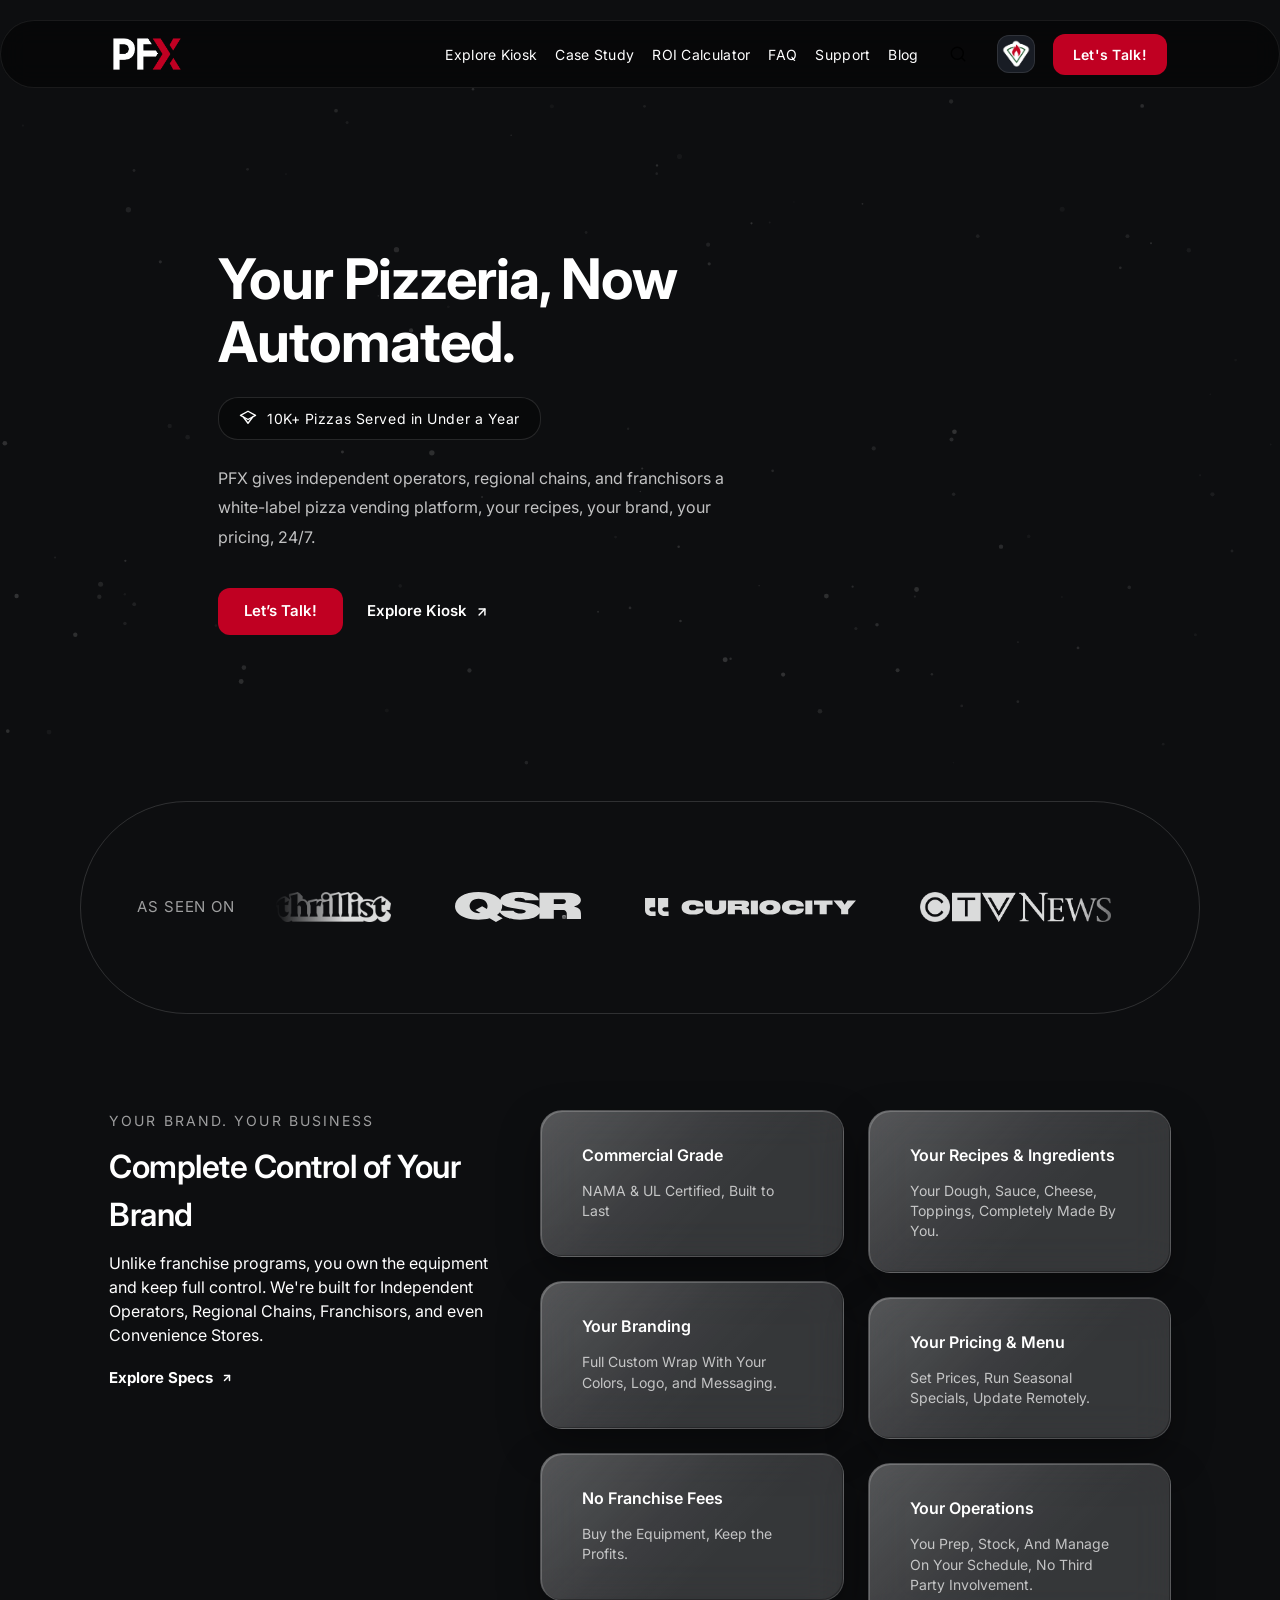
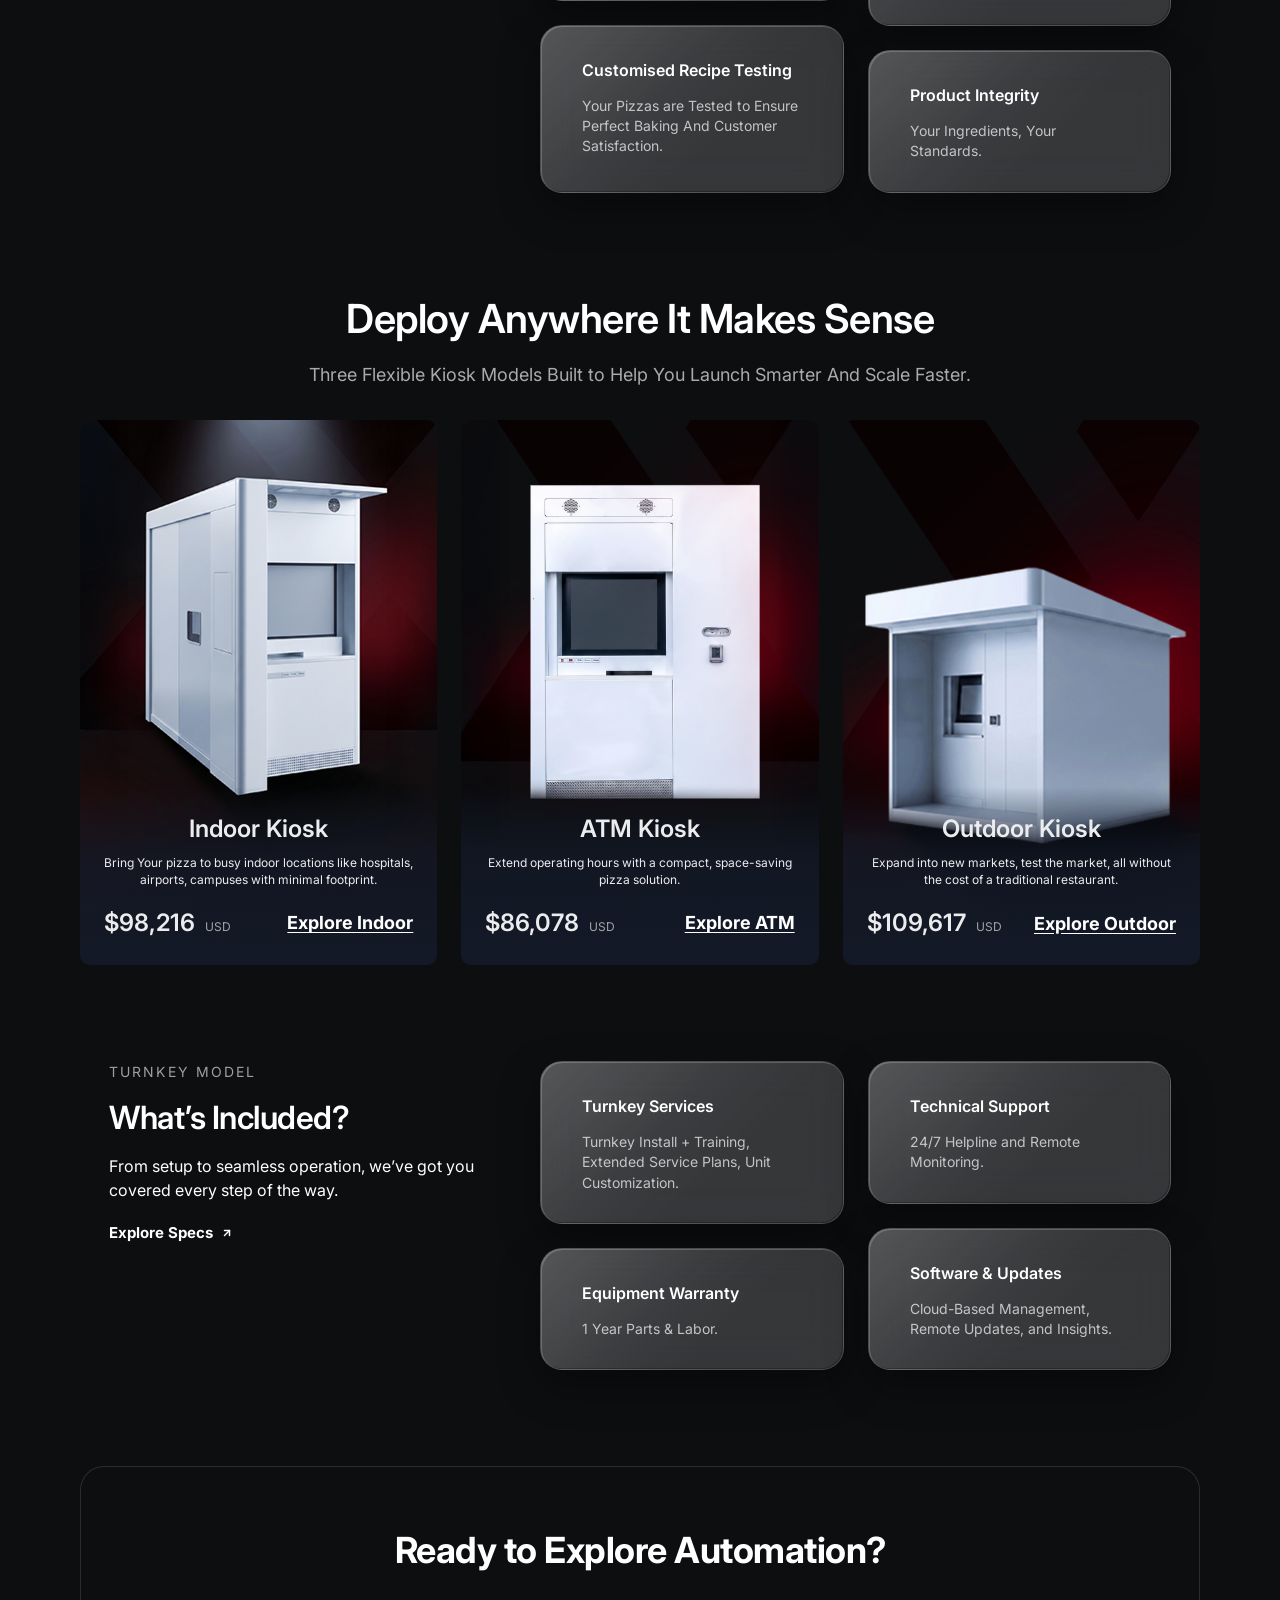
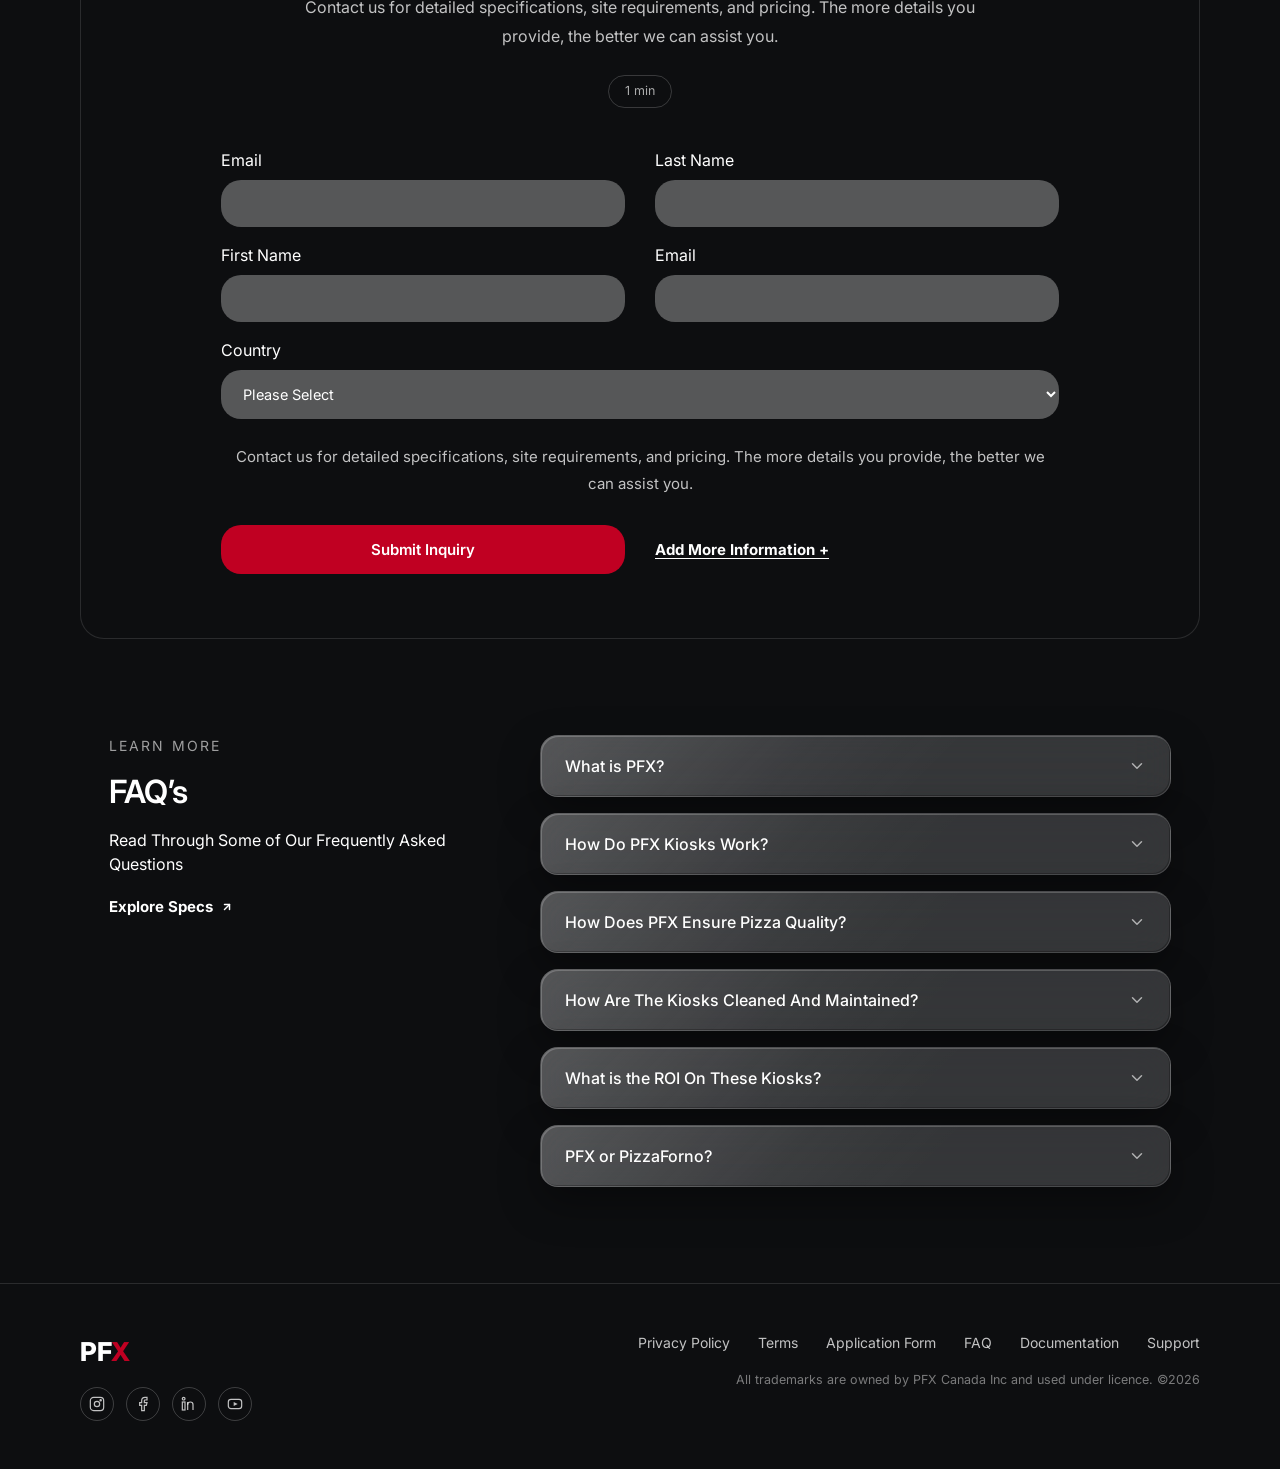
==== index.html @ ea1bab7d "form" ====
<!DOCTYPE html>
<html lang="en">
<head>
<meta charset="UTF-8">
<meta name="viewport" content="width=device-width, initial-scale=1.0">
<script src="analytics.js"></script>
<link rel="icon" type="image/x-icon" href="favicon.ico">
<link rel="icon" type="image/png" sizes="16x16" href="favicon-16.png">
<link rel="icon" type="image/png" sizes="32x32" href="favicon-32.png">
<link rel="icon" type="image/png" sizes="192x192" href="favicon-192.png">
<link rel="apple-touch-icon" sizes="180x180" href="favicon-180.png">
<title>PFX — Your Pizzeria, Now Automated</title>
<link rel="preconnect" href="https://fonts.googleapis.com">
<link rel="preconnect" href="https://fonts.gstatic.com" crossorigin>
<link href="https://fonts.googleapis.com/css2?family=EB+Garamond:ital,wght@0,400..800;1,400..800&family=Inter:ital,opsz,wght@0,14..32,100..900;1,14..32,100..900&family=Josefin+Sans:ital,wght@0,100..700;1,100..700&family=League+Spartan:wght@100..900&family=Libre+Baskerville:ital,wght@0,400;0,700;1,400&family=Plus+Jakarta+Sans:ital,wght@0,200..800;1,200..800&family=Poppins:ital,wght@0,100;0,200;0,300;0,400;0,500;0,600;0,700;0,800;0,900;1,100;1,200;1,300;1,400;1,500;1,600;1,700;1,800;1,900&family=Raleway:ital,wght@0,100..900;1,100..900&display=swap" rel="stylesheet">
<link rel="stylesheet" href="talk-modal.css">
<style>
  :root{
    --red:#C00022;
    --red-dark:#A80F22;
    --ink:#ffffff;
    --bg:#0D0E10;
    --bg-alt:#131722;
    --gray:#9AA3AF;
    --line:rgba(255,255,255,0.12);
    --panel:rgba(217,217,217,0.2);
    --panel-solid:#181c24;
    --section-bg:#0D0E10;
    --input-bg:rgba(255,255,255,0.3);
    --white:#fff;
  }
  *{box-sizing:border-box; margin:0; padding:0;}
  html{scroll-behavior:smooth;}
  body{
    font-family: "Inter", -apple-system, BlinkMacSystemFont, "Segoe UI", Helvetica, Arial, sans-serif;
    color:var(--ink);
    background:var(--bg);
    line-height:1.5;
  }
  a{text-decoration:none; color:inherit;}

  /* Base horizontal rhythm: 1440 canvas, 80px section margin (1280 content zone).
     Hero / Business Model / Turnkey use a narrower 1062px zone centered inside that,
     which is what gives them their extra ~109px indent vs the full-bleed sections. */
  .wrap80{max-width:1440px; margin:0 auto; padding:0 80px;}
  .inner-1062{max-width:1062px; margin:0 auto;}

  /* NAV */
  header.nav{
    display:flex; align-items:center; justify-content:space-between;
    padding:12px 112px;
    max-width:1282px; margin:20px auto 0;
    position:sticky; top:20px; z-index:100;
    background:rgba(0,0,0,0.45);
    backdrop-filter:blur(14px); -webkit-backdrop-filter:blur(14px);
    border:1px solid rgba(255,255,255,0.08);
    border-radius:50px;
  }
  .logo{font-size:26px; font-weight:800; letter-spacing:-0.5px; color:var(--white);}
  .logo img{height:32px; width:auto; display:block;}
  .logo span{color:var(--red);}
  nav.links{display:flex; align-items:center; gap:18px; font-size:14px; font-weight:400;}
  nav.links a{color:var(--white); letter-spacing:0.3px;}
  nav.links a.talk{
    background:var(--red); color:#fff; padding:10px 20px; border-radius:12px; font-weight:600; font-size:14px;
  }
  .search-btn{color:var(--white); display:flex;}
  .nav-logo-btn{
    display:flex; align-items:center; justify-content:center;
    width:38px; height:38px; padding:2px; flex-shrink:0;
    background:var(--panel-solid); border:1.5px solid rgba(255,255,255,0.1); border-radius:12px;
  }
  .nav-logo-btn:hover{border-color:var(--red);}
  .nav-logo-btn img{width:30px; height:30px; display:block; object-fit:contain;}

  /* HERO — text-only, left aligned inside the narrow 1062 zone (189px total inset) */
  .hero{
    position:relative;
    width:100%; overflow:hidden;
    background:var(--bg);
    padding:160px 80px 130px;
  }
  .hero-particles{position:absolute; inset:0; z-index:0; pointer-events:none; display:block;}
  .hero-content{
    position:relative; z-index:5;
    max-width:1062px; margin:0 auto;
  }
  .hero-inner{max-width:620px; margin-left:109px;}
  .hero h1{
    font-size:56px; font-weight:700; line-height:1.13; letter-spacing:-1px; color:var(--white);
    max-width:618px;
  }
  .hero-badge{
    display:inline-flex; align-items:center; gap:10px;
    background:rgba(0,0,0,0.35); border:1px solid rgba(255,255,255,0.12);
    padding:10px 20px; border-radius:20px; margin-top:22px;
  }
  .hero-badge svg{flex-shrink:0; color:var(--white);}
  .hero-badge span{font-size:14px; letter-spacing:0.04em; color:var(--white);}
  .hero p{
    margin-top:24px; font-size:16px; line-height:1.85; color:rgba(255,255,255,0.75); max-width:508px;
  }
  .hero-ctas{display:flex; align-items:center; gap:24px; margin-top:36px;}
  .btn-primary{
    background:var(--red); color:#fff; padding:12px 26px; border-radius:12px;
    font-weight:600; font-size:15px; display:inline-block; border:none; cursor:pointer;
  }
  .btn-primary:hover{background:var(--red-dark);}
  .hero-explore-link{display:inline-flex; align-items:center; gap:8px; color:var(--white); font-weight:600; font-size:15px;}
  .hero-explore-link svg{flex-shrink:0;}

  /* AS SEEN ON */
  .seenon{
    padding:36px 80px 0;
  }
  .seenon-card{
    max-width:1280px; margin:0 auto;
    display:flex; align-items:center; gap:40px;
    border:1px solid rgba(255,255,255,0.14); border-radius:200px;
    padding:28px 56px; min-height:213px; overflow:hidden;
  }
  .seenon-label{
    flex-shrink:0; font-size:15px; letter-spacing:0.06em; text-transform:uppercase; color:rgba(255,255,255,0.6);
  }
  /* Logos scroll continuously: the track holds two identical sets and slides by
     exactly one set's width (-50%), so the loop is seamless. */
  .seenon-logos{
    flex:1; min-width:0; overflow:hidden;
    -webkit-mask-image:linear-gradient(to right, transparent, #000 8%, #000 92%, transparent);
            mask-image:linear-gradient(to right, transparent, #000 8%, #000 92%, transparent);
  }
  .seenon-track{display:flex; align-items:center; width:max-content; animation:seenon-scroll 40s linear infinite;}
  .seenon-logos:hover .seenon-track{animation-play-state:paused;}
  @keyframes seenon-scroll{ from{transform:translateX(0);} to{transform:translateX(-50%);} }
  .seenon-set{display:flex; align-items:center; flex-shrink:0;}
  .seenon-press-logo{
    flex-shrink:0; display:flex; align-items:center; height:48px; padding-right:64px;
    opacity:0.85; transition:opacity .15s ease;
  }
  .seenon-press-logo:hover{opacity:1;}
  .seenon-press-logo img{height:30px; width:auto; display:block;}
  .seenon-press-logo img.logo-sm{height:18px;}
  .seenon-press-logo img.logo-lg{height:36px;}
  .seenon-press-logo img.logo-xl{height:46px;}
  @media (prefers-reduced-motion: reduce){ .seenon-track{animation-duration:120s;} }

  /* SECTIONS */
  section.feature{margin:96px auto;}
  section.feature .eyebrow{margin-bottom:12px; font-size:14px; font-weight:400; letter-spacing:0.15em; text-transform:uppercase; color:rgba(255,255,255,0.6);}
  section.feature h2{font-size:32px; font-weight:600; letter-spacing:-0.5px; margin-bottom:12px; color:var(--white);}
  section.feature > .wrap80 > p.sub{color:rgba(255,255,255,0.65); font-size:16px; margin-bottom:32px; max-width:700px;}
  section.feature.centered{text-align:center;}
  section.feature.centered h2{font-size:40px; margin-bottom:12px;}
  section.feature.centered > .wrap80 > p.sub{margin-left:auto; margin-right:auto; font-size:18px;}

  .feature-head{max-width:407px;}
  .feature-head .explore-link{display:inline-flex; align-items:center; gap:8px; margin-top:20px; color:var(--white); font-weight:700; font-size:15px;}

  .card-grid{
    display:grid; grid-template-columns:407px 1fr 1fr; gap:24px;
  }
  .card-grid .cards-col{display:grid; gap:24px;}
  .card{
    position:relative;
    background:
      linear-gradient(135deg, rgba(255,255,255,0.16) 0%, rgba(255,255,255,0.03) 42%, rgba(255,255,255,0) 62%),
      var(--panel);
    border:1px solid rgba(255,255,255,0.1); border-radius:22px; padding:32px 40px 30px 41px;
    backdrop-filter:blur(20px) saturate(160%);
    -webkit-backdrop-filter:blur(20px) saturate(160%);
    box-shadow:
      0 16px 40px rgba(0,0,0,0.35),
      inset 1px 1px 0 rgba(255,255,255,0.2),
      inset -1px -1px 0 rgba(0,0,0,0.25);
  }
  .card h3{font-size:16px; font-weight:600; margin-bottom:14px; color:var(--white);}
  .card p{font-size:14px; color:rgba(255,255,255,0.7); line-height:1.45;}

  /* KIOSK CARDS */
  .kiosk-grid{
    display:grid; grid-template-columns:repeat(3, 1fr); gap:24px;
  }
  .kiosk-card{
    position:relative; border-radius:10px; overflow:hidden; aspect-ratio:407/621; background:#131927;
  }
  .kiosk-card img{
    position:absolute; inset:0; width:100%; height:100%; object-fit:cover;
  }
  .kiosk-card .kiosk-overlay{
    position:absolute; left:0; right:0; bottom:0; padding:24px;
    background:linear-gradient(180deg, rgba(19,25,39,0) 0%, rgba(19,25,39,0.8) 40%, #131927 100%);
  }
  .kiosk-card h3{font-size:24px; font-weight:600; margin-bottom:8px; color:#ebeced;}
  .kiosk-card p{color:#ebeced; font-size:12px; line-height:1.4; margin-bottom:16px;}
  .kiosk-price-row{display:flex; align-items:center; justify-content:space-between;}
  .kiosk-price{font-size:24px; font-weight:600; color:#ebeced;}
  .kiosk-price .usd{font-weight:400; color:rgba(255,255,255,0.6); font-size:12px; margin-left:4px;}
  .kiosk-card .link{color:var(--white); font-weight:700; font-size:18px; text-decoration:underline; text-underline-offset:3px;}

  /* FAQ */
  .faq-grid{display:grid; grid-template-columns:407px 1fr; gap:24px; align-items:start;}
  .faq-list{display:grid; gap:16px;}
  .faq-item{
    position:relative;
    background:
      linear-gradient(135deg, rgba(255,255,255,0.16) 0%, rgba(255,255,255,0.03) 42%, rgba(255,255,255,0) 62%),
      var(--panel);
    border:1px solid rgba(255,255,255,0.1); border-radius:18px;
    overflow:hidden;
    backdrop-filter:blur(20px) saturate(160%);
    -webkit-backdrop-filter:blur(20px) saturate(160%);
    box-shadow:
      0 16px 40px rgba(0,0,0,0.35),
      inset 1px 1px 0 rgba(255,255,255,0.2),
      inset -1px -1px 0 rgba(0,0,0,0.25);
  }
  .faq-q{
    width:100%; display:flex; align-items:center; justify-content:space-between; gap:16px;
    background:none; border:none; cursor:pointer; text-align:left;
    padding:20px 24px; font-family:inherit; font-size:16px; font-weight:500; color:var(--white);
  }
  .faq-q .chev{flex-shrink:0; transition:transform .2s ease; color:rgba(255,255,255,0.6);}
  .faq-item.open .faq-q .chev{transform:rotate(180deg);}
  .faq-a{max-height:0; overflow:hidden; transition:max-height .25s ease;}
  .faq-a p{padding:0 24px 20px; font-size:14.5px; line-height:1.7; color:rgba(255,255,255,0.65); max-width:640px;}

  /* FOOTER */
  footer{
    border-top:1px solid var(--line); padding:48px 80px; background:var(--bg);
  }
  .footer-inner{
    max-width:1280px; margin:0 auto; display:flex; justify-content:space-between; align-items:flex-start; flex-wrap:wrap; gap:24px;
  }
  .footer-left .logo{margin-bottom:16px; display:block;}
  .footer-socials{display:flex; gap:12px;}
  .footer-socials a{
    width:34px; height:34px; border-radius:50%; border:1.5px solid rgba(255,255,255,0.2);
    display:flex; align-items:center; justify-content:center; color:rgba(255,255,255,0.75);
  }
  .footer-right{text-align:right;}
  .footer-links{display:flex; flex-wrap:wrap; justify-content:flex-end; gap:28px; margin-bottom:18px;}
  .footer-links a{font-size:14px; color:rgba(255,255,255,0.75);}
  .footer-legal{font-size:12.5px; color:rgba(255,255,255,0.45); max-width:480px; margin-left:auto;}

  @media (max-width: 900px){
    header.nav{margin:12px; padding:10px 16px;}
    nav.links{gap:12px; font-size:13px;}
    nav.links a:not(.talk), nav.links .search-btn{display:none;}
    .hero{padding:64px 24px 56px;}
    .hero-inner{margin-left:0; max-width:100%;}
    .hero h1{font-size:36px; max-width:100%;}
    .hero p{max-width:100%;}
    .hero-ctas{flex-wrap:wrap;}
    .seenon{padding:24px 24px 0;}
    .seenon-card{flex-direction:column; border-radius:32px; padding:32px 24px; text-align:center; min-height:0; gap:20px;}
    .seenon-logos{width:100%;}
    .seenon-press-logo{padding-right:40px;}
    .wrap80{padding:0 24px;}
    section.feature{margin:64px auto;}
    .card-grid{grid-template-columns:1fr;}
    .feature-head{max-width:100%;}
    .kiosk-grid{grid-template-columns:1fr;}
    .kiosk-card{aspect-ratio:4/3;}
    .faq-grid{grid-template-columns:1fr;}
    .footer-inner{flex-direction:column;}
    .footer-right{text-align:left;}
    .footer-links{justify-content:flex-start;}
    .footer-legal{margin-left:0;}
  }
</style>
</head>
<body>

<header class="nav">
  <a href="index.html" class="logo" aria-label="PFX home"><img src="Images/pfx-logo-white.png" alt="PFX"></a>
  <nav class="links">
    <a href="kiosk-outdoor.html">Explore Kiosk</a>
    <a href="index.html#case-study">Case Study</a>
    <a href="roi_calculator.html">ROI Calculator</a>
    <a href="index.html#faq">FAQ</a>
    <a href="contact.html">Support</a>
    <a href="blog.html">Blog</a>
    <button type="button" class="search-btn" id="siteSearchBtn" aria-label="Search blog">
      <svg width="18" height="18" viewBox="0 0 24 24" fill="none" stroke="currentColor" stroke-width="2" stroke-linecap="round" stroke-linejoin="round"><circle cx="11" cy="11" r="8"></circle><line x1="21" y1="21" x2="16.65" y2="16.65"></line></svg>
    </button>
    <a href="https://www.pizzaforno.com" class="nav-logo-btn" target="_blank" rel="noopener" aria-label="Powered by PizzaForno">
      <img src="pizzaforno-logomark.png" alt="PizzaForno">
    </a>
    <a href="contact.html" class="talk" data-talk-trigger>Let's Talk!</a>
  </nav>
</header>

<section class="hero">
  <canvas class="hero-particles" id="heroParticleCanvas" aria-hidden="true"></canvas>
  <div class="hero-content">
    <div class="hero-inner">
      <h1>Your Pizzeria, Now Automated.</h1>
      <div class="hero-badge">
        <svg width="18" height="18" viewBox="0 0 24 24" fill="none" stroke="currentColor" stroke-width="1.8" stroke-linecap="round" stroke-linejoin="round" aria-hidden="true"><path d="M2 8.5 12 3l10 5.5-10 5.5L2 8.5Z"></path><path d="m6 11 6 8 6-8"></path></svg>
        <span>10K+ Pizzas Served in Under a Year</span>
      </div>
      <p>PFX gives independent operators, regional chains, and franchisors a white-label pizza vending platform, your recipes, your brand, your pricing, 24/7.</p>
      <div class="hero-ctas">
        <a href="contact.html" class="btn-primary" data-talk-trigger>Let&rsquo;s Talk!</a>
        <a href="kiosk-outdoor.html" class="hero-explore-link">Explore Kiosk
          <svg width="14" height="14" viewBox="0 0 24 24" fill="none" stroke="currentColor" stroke-width="2.5" stroke-linecap="round" stroke-linejoin="round" aria-hidden="true"><path d="M7 17 17 7"></path><path d="M7 7h10v10"></path></svg>
        </a>
      </div>
    </div>
  </div>
</section>

<section class="seenon" id="case-study">
  <div class="seenon-card">
    <div class="seenon-label">As Seen On</div>
    <div class="seenon-logos">
      <div class="seenon-track">
        <div class="seenon-set">
          <a class="seenon-press-logo" href="https://www.thrillist.com/news/nation/pizzaforno-is-rolling-out-pizza-making-kiosks" target="_blank" rel="noopener"><img src="Images/press/thrillist.png" alt="Thrillist"></a>
          <a class="seenon-press-logo" href="https://www.qsrmagazine.com/news/pizzaforno-sees-growth-spurt-in-first-half-of-2024/" target="_blank" rel="noopener"><img src="Images/press/qsr.svg" alt="QSR"></a>
          <a class="seenon-press-logo" href="https://curiocity.com/pizzaforno-calgary/" target="_blank" rel="noopener"><img src="Images/press/curiocity.svg" alt="Curiocity" class="logo-sm"></a>
          <a class="seenon-press-logo" href="https://www.ctvnews.ca/kitchener/article/pizza-vending-machine-at-university-of-guelph-goes-viral-thanks-to-pizza-cam/" target="_blank" rel="noopener"><img src="Images/press/ctv.png" alt="CTV News"></a>
          <a class="seenon-press-logo" href="https://www.vendingtimes.com/news/pizza-vending-at-ontario-university-goes-viral/" target="_blank" rel="noopener"><img src="Images/press/vendingtimes.png" alt="Vending Times"></a>
          <a class="seenon-press-logo" href="https://www.businesswire.com/news/home/20250731251164/en/PizzaForno-Heats-Up-West-Coast-Expansion-with-247-Pizza-Vending-Machines-at-Southern-California-College-Campuses" target="_blank" rel="noopener"><img src="Images/press/businesswire.png" alt="Business Wire" class="logo-lg"></a>
          <a class="seenon-press-logo" href="https://retail-insider.com/retail-insider/2020/05/automated-pizza-oven-concept-pizzaforno-plans-to-open-thousands-of-locations/" target="_blank" rel="noopener"><img src="Images/press/retailinsider.png" alt="Retail Insider" class="logo-xl"></a>
          <a class="seenon-press-logo" href="https://fox40.com/news/local-news/sacramento-county/pizzaforno-vending-machine-california/" target="_blank" rel="noopener"><img src="Images/press/fox40.png" alt="Fox40"></a>
        </div>
        <!-- Second copy of the set so the scroll loops seamlessly; filled in by the script below. -->
        <div class="seenon-set" aria-hidden="true"></div>
      </div>
    </div>
    <script>
      (function(){
        var sets = document.querySelectorAll('.seenon-set');
        sets[1].innerHTML = sets[0].innerHTML;
        sets[1].querySelectorAll('a').forEach(function(a){ a.tabIndex = -1; });
      })();
    </script>
  </div>
</section>

<section class="feature">
  <div class="wrap80">
    <div class="inner-1062">
      <div class="card-grid">
        <div class="feature-head">
          <div class="eyebrow">Your Brand. Your Business</div>
          <h2>Complete Control of Your Brand</h2>
          <p class="sub">Unlike franchise programs, you own the equipment and keep full control. We're built for Independent Operators, Regional Chains, Franchisors, and even Convenience Stores.</p>
          <a href="kiosk-outdoor.html" class="explore-link">Explore Specs
            <svg width="12" height="12" viewBox="0 0 24 24" fill="none" stroke="currentColor" stroke-width="3" stroke-linecap="round" stroke-linejoin="round" aria-hidden="true"><path d="M7 17 17 7"></path><path d="M7 7h10v10"></path></svg>
          </a>
        </div>
        <div class="cards-col">
          <div class="card">
            <h3>Commercial Grade</h3>
            <p>NAMA &amp; UL Certified, Built to Last</p>
          </div>
          <div class="card">
            <h3>Your Branding</h3>
            <p>Full Custom Wrap With Your Colors, Logo, and Messaging.</p>
          </div>
          <div class="card">
            <h3>No Franchise Fees</h3>
            <p>Buy the Equipment, Keep the Profits.</p>
          </div>
          <div class="card">
            <h3>Customised Recipe Testing</h3>
            <p>Your Pizzas are Tested to Ensure Perfect Baking And Customer Satisfaction.</p>
          </div>
        </div>
        <div class="cards-col">
          <div class="card">
            <h3>Your Recipes &amp; Ingredients</h3>
            <p>Your Dough, Sauce, Cheese, Toppings, Completely Made By You.</p>
          </div>
          <div class="card">
            <h3>Your Pricing &amp; Menu</h3>
            <p>Set Prices, Run Seasonal Specials, Update Remotely.</p>
          </div>
          <div class="card">
            <h3>Your Operations</h3>
            <p>You Prep, Stock, And Manage On Your Schedule, No Third Party Involvement.</p>
          </div>
          <div class="card">
            <h3>Product Integrity</h3>
            <p>Your Ingredients, Your Standards.</p>
          </div>
        </div>
      </div>
    </div>
  </div>
</section>

<section class="feature centered" id="kiosks">
  <div class="wrap80">
    <h2>Deploy Anywhere It Makes Sense</h2>
    <p class="sub">Three Flexible Kiosk Models Built to Help You Launch Smarter And Scale Faster.</p>
    <div class="kiosk-grid">
      <div class="kiosk-card">
        <img src="kiosk_indoor.png" alt="Indoor Kiosk">
        <div class="kiosk-overlay">
          <h3>Indoor Kiosk</h3>
          <p>Bring Your pizza to busy indoor locations like hospitals, airports, campuses with minimal footprint.</p>
          <div class="kiosk-price-row">
            <div class="kiosk-price">$98,216 <span class="usd">USD</span></div>
            <a href="kiosk-indoor.html" class="link">Explore Indoor</a>
          </div>
        </div>
      </div>
      <div class="kiosk-card">
        <img src="kiosk_atm.png" alt="ATM Kiosk">
        <div class="kiosk-overlay">
          <h3>ATM Kiosk</h3>
          <p>Extend operating hours with a compact, space-saving pizza solution.</p>
          <div class="kiosk-price-row">
            <div class="kiosk-price">$86,078 <span class="usd">USD</span></div>
            <a href="kiosk-atm.html" class="link">Explore ATM</a>
          </div>
        </div>
      </div>
      <div class="kiosk-card">
        <img src="kiosk_outdoor.jpg" alt="Outdoor Kiosk">
        <div class="kiosk-overlay">
          <h3>Outdoor Kiosk</h3>
          <p>Expand into new markets, test the market, all without the cost of a traditional restaurant.</p>
          <div class="kiosk-price-row">
            <div class="kiosk-price">$109,617 <span class="usd">USD</span></div>
            <a href="kiosk-outdoor.html" class="link">Explore Outdoor</a>
          </div>
        </div>
      </div>
    </div>
  </div>
</section>

<section class="feature">
  <div class="wrap80">
    <div class="inner-1062">
      <div class="card-grid">
        <div class="feature-head">
          <div class="eyebrow">Turnkey Model</div>
          <h2>What&rsquo;s Included?</h2>
          <p class="sub">From setup to seamless operation, we&rsquo;ve got you covered every step of the way.</p>
          <a href="kiosk-outdoor.html" class="explore-link">Explore Specs
            <svg width="12" height="12" viewBox="0 0 24 24" fill="none" stroke="currentColor" stroke-width="3" stroke-linecap="round" stroke-linejoin="round" aria-hidden="true"><path d="M7 17 17 7"></path><path d="M7 7h10v10"></path></svg>
          </a>
        </div>
        <div class="cards-col">
          <div class="card">
            <h3>Turnkey Services</h3>
            <p>Turnkey Install + Training, Extended Service Plans, Unit Customization.</p>
          </div>
          <div class="card">
            <h3>Equipment Warranty</h3>
            <p>1 Year Parts &amp; Labor.</p>
          </div>
        </div>
        <div class="cards-col">
          <div class="card">
            <h3>Technical Support</h3>
            <p>24/7 Helpline and Remote Monitoring.</p>
          </div>
          <div class="card">
            <h3>Software &amp; Updates</h3>
            <p>Cloud-Based Management, Remote Updates, and Insights.</p>
          </div>
        </div>
      </div>
    </div>
  </div>
</section>

<!-- "Ready to Explore Automation?" inquiry form, rendered by talk-modal.js -->
<section data-talk-inline id="inquiry"></section>

<section class="feature" id="faq">
  <div class="wrap80">
    <div class="inner-1062">
      <div class="faq-grid">
        <div class="feature-head">
          <div class="eyebrow">Learn More</div>
          <h2>FAQ&rsquo;s</h2>
          <p class="sub">Read Through Some of Our Frequently Asked Questions</p>
          <a href="kiosk-outdoor.html" class="explore-link">Explore Specs
            <svg width="12" height="12" viewBox="0 0 24 24" fill="none" stroke="currentColor" stroke-width="3" stroke-linecap="round" stroke-linejoin="round" aria-hidden="true"><path d="M7 17 17 7"></path><path d="M7 7h10v10"></path></svg>
          </a>
        </div>
        <div class="faq-list" id="faqList">
          <div class="faq-item">
            <button type="button" class="faq-q">What is PFX?
              <svg class="chev" width="18" height="18" viewBox="0 0 24 24" fill="none" stroke="currentColor" stroke-width="2" stroke-linecap="round" stroke-linejoin="round" aria-hidden="true"><polyline points="6 9 12 15 18 9"></polyline></svg>
            </button>
            <div class="faq-a"><p>PFX is a white-label pizza vending platform — automated kiosks that let operators, regional chains, and franchisors sell their own recipes under their own brand, 24/7, without the overhead of a traditional storefront.</p></div>
          </div>
          <div class="faq-item">
            <button type="button" class="faq-q">How Do PFX Kiosks Work?
              <svg class="chev" width="18" height="18" viewBox="0 0 24 24" fill="none" stroke="currentColor" stroke-width="2" stroke-linecap="round" stroke-linejoin="round" aria-hidden="true"><polyline points="6 9 12 15 18 9"></polyline></svg>
            </button>
            <div class="faq-a"><p>Fresh pizzas are prepped and loaded into the kiosk, which stores, bakes, and dispenses each order on demand through a self-serve touchscreen and payment terminal — typically ready in under 5 minutes.</p></div>
          </div>
          <div class="faq-item">
            <button type="button" class="faq-q">How Does PFX Ensure Pizza Quality?
              <svg class="chev" width="18" height="18" viewBox="0 0 24 24" fill="none" stroke="currentColor" stroke-width="2" stroke-linecap="round" stroke-linejoin="round" aria-hidden="true"><polyline points="6 9 12 15 18 9"></polyline></svg>
            </button>
            <div class="faq-a"><p>Because you supply your own dough, sauce, cheese, and toppings, every pizza reflects your own recipes and standards. Each kiosk is also temperature- and freshness-monitored to keep ingredients within safe, high-quality ranges.</p></div>
          </div>
          <div class="faq-item">
            <button type="button" class="faq-q">How Are The Kiosks Cleaned And Maintained?
              <svg class="chev" width="18" height="18" viewBox="0 0 24 24" fill="none" stroke="currentColor" stroke-width="2" stroke-linecap="round" stroke-linejoin="round" aria-hidden="true"><polyline points="6 9 12 15 18 9"></polyline></svg>
            </button>
            <div class="faq-a"><p>Operators handle routine daily cleaning and restocking, while PFX backs every kiosk with a 1-year parts &amp; labor warranty, remote monitoring, and a 24/7 technical support helpline.</p></div>
          </div>
          <div class="faq-item">
            <button type="button" class="faq-q">What is the ROI On These Kiosks?
              <svg class="chev" width="18" height="18" viewBox="0 0 24 24" fill="none" stroke="currentColor" stroke-width="2" stroke-linecap="round" stroke-linejoin="round" aria-hidden="true"><polyline points="6 9 12 15 18 9"></polyline></svg>
            </button>
            <div class="faq-a"><p>Returns vary by location, foot traffic, and pricing — use our <a href="roi_calculator.html" style="color:var(--red); text-decoration:underline;">ROI Calculator</a> to model projected earnings, payback period, and lifetime ROI for your specific setup.</p></div>
          </div>
          <div class="faq-item">
            <button type="button" class="faq-q">PFX or PizzaForno?
              <svg class="chev" width="18" height="18" viewBox="0 0 24 24" fill="none" stroke="currentColor" stroke-width="2" stroke-linecap="round" stroke-linejoin="round" aria-hidden="true"><polyline points="6 9 12 15 18 9"></polyline></svg>
            </button>
            <div class="faq-a"><p>PFX is the white-label automation platform and hardware, powered by PizzaForno's technology. PizzaForno is the original consumer-facing brand; PFX lets you run the same technology entirely under your own brand.</p></div>
          </div>
        </div>
      </div>
    </div>
  </div>
</section>

<script>
  // Ambient dot field behind the hero — evenly scattered across the dark background.
  // Dots wander very slowly on their own and drift gently away from the cursor.
  (function(){
    var canvas = document.getElementById('heroParticleCanvas');
    if(!canvas || !canvas.getContext) return;
    var ctx = canvas.getContext('2d');
    var hero = document.querySelector('.hero');
    var DPR = Math.min(window.devicePixelRatio || 1, 2);
    var W = 0, H = 0;
    var particles = [];
    var mouse = {x:-9999, y:-9999};

    function resize(){
      var rect = hero.getBoundingClientRect();
      W = rect.width; H = rect.height;
      canvas.width = Math.round(W * DPR);
      canvas.height = Math.round(H * DPR);
      canvas.style.width = W + 'px';
      canvas.style.height = H + 'px';
      ctx.setTransform(DPR, 0, 0, DPR, 0, 0);
    }

    function makeParticles(){
      particles = [];
      var count = Math.round((W * H) / 8000);
      count = Math.max(50, Math.min(160, count));
      for(var i = 0; i < count; i++){
        var x = Math.random() * W;
        var y = Math.random() * H;
        particles.push({
          x:x, y:y, baseX:x, baseY:y,
          vx:0, vy:0,
          r: 0.6 + Math.random() * 2.1, // stays under 3px
          o: 0.06 + Math.random() * 0.26,
          angle: Math.random() * Math.PI * 2,
          wobble: 0.03 + Math.random() * 0.05
        });
      }
    }

    function tick(){
      ctx.clearRect(0, 0, W, H);
      for(var i = 0; i < particles.length; i++){
        var p = particles[i];

        // very slow, lazy autonomous wander
        p.angle += (Math.random() - 0.5) * 0.04;
        var wanderX = Math.cos(p.angle) * p.wobble;
        var wanderY = Math.sin(p.angle) * p.wobble;

        // faint pull back toward its home spot so dots don't wander off forever
        var homeX = (p.baseX - p.x) * 0.0015;
        var homeY = (p.baseY - p.y) * 0.0015;

        // gentle, sluggish drift away from the cursor
        var dx = p.x - mouse.x, dy = p.y - mouse.y;
        var dist = Math.sqrt(dx * dx + dy * dy);
        var pushX = 0, pushY = 0;
        var repelRadius = 90;
        if(dist < repelRadius && dist > 0.01){
          var force = (1 - dist / repelRadius) * 0.05;
          pushX = (dx / dist) * force;
          pushY = (dy / dist) * force;
        }

        p.vx = (p.vx + wanderX * 0.02 + homeX + pushX) * 0.94; // heavy damping = sluggish
        p.vy = (p.vy + wanderY * 0.02 + homeY + pushY) * 0.94;
        p.x += p.vx;
        p.y += p.vy;

        ctx.beginPath();
        ctx.arc(p.x, p.y, p.r, 0, Math.PI * 2);
        ctx.fillStyle = 'rgba(130,130,130,' + p.o + ')';
        ctx.fill();
      }
      requestAnimationFrame(tick);
    }

    hero.addEventListener('mousemove', function(e){
      var rect = hero.getBoundingClientRect();
      mouse.x = e.clientX - rect.left;
      mouse.y = e.clientY - rect.top;
    });
    hero.addEventListener('mouseleave', function(){
      mouse.x = -9999; mouse.y = -9999;
    });
    window.addEventListener('resize', function(){
      resize();
      makeParticles();
    });

    resize();
    makeParticles();
    requestAnimationFrame(tick);
  })();

  // FAQ accordion — click a question to expand/collapse its answer.
  document.querySelectorAll('.faq-q').forEach(function(btn){
    btn.addEventListener('click', function(){
      var item = btn.closest('.faq-item');
      var answer = item.querySelector('.faq-a');
      var isOpen = item.classList.contains('open');
      if(isOpen){
        item.classList.remove('open');
        answer.style.maxHeight = null;
      } else {
        item.classList.add('open');
        answer.style.maxHeight = answer.scrollHeight + 'px';
      }
    });
  });
</script>

<footer>
  <div class="footer-inner">
    <div class="footer-left">
      <div class="logo">PF<span>X</span></div>
      <div class="footer-socials">
        <a href="#" aria-label="Instagram"><svg width="16" height="16" viewBox="0 0 24 24" fill="none" stroke="currentColor" stroke-width="1.8"><rect x="2" y="2" width="20" height="20" rx="5"></rect><circle cx="12" cy="12" r="4"></circle><circle cx="17.5" cy="6.5" r="1"></circle></svg></a>
        <a href="#" aria-label="Facebook"><svg width="16" height="16" viewBox="0 0 24 24" fill="none" stroke="currentColor" stroke-width="1.8"><path d="M18 2h-3a5 5 0 0 0-5 5v3H7v4h3v8h4v-8h3l1-4h-4V7a1 1 0 0 1 1-1h3Z"></path></svg></a>
        <a href="#" aria-label="LinkedIn"><svg width="16" height="16" viewBox="0 0 24 24" fill="none" stroke="currentColor" stroke-width="1.8"><rect x="2" y="9" width="4" height="12"></rect><circle cx="4" cy="4" r="2"></circle><path d="M10 9v12"></path><path d="M10 13a4 4 0 0 1 8 0v8"></path></svg></a>
        <a href="#" aria-label="YouTube"><svg width="16" height="16" viewBox="0 0 24 24" fill="none" stroke="currentColor" stroke-width="1.8"><rect x="2" y="5" width="20" height="14" rx="4"></rect><polygon points="10 9 16 12 10 15" fill="currentColor" stroke="none"></polygon></svg></a>
      </div>
    </div>
    <div class="footer-right">
      <div class="footer-links">
        <a href="privacy-policy.html">Privacy Policy</a>
        <a href="#">Terms</a>
        <a href="#">Application Form</a>
        <a href="index.html#faq">FAQ</a>
        <a href="#">Documentation</a>
        <a href="contact.html">Support</a>
      </div>
      <p class="footer-legal">All trademarks are owned by PFX Canada Inc and used under licence. &copy;2026</p>
    </div>
  </div>
</footer>

<script src="blog-data.js"></script>
<script src="site-search.js"></script>
<script src="talk-modal.js"></script>

</body>
</html>
---- talk-modal.css ----
/* ============================================================
   "LET'S TALK!" LEAD-CAPTURE OVERLAY
   ------------------------------------------------------------
   Shared across every page (index, blog, ROI calculator, and
   all three kiosk detail pages). Clicking any element marked
   data-talk-trigger opens this as a two-stage overlay:
     1. Short stage  ("1 min")  — Email / Last Name / First Name /
        Email / Country + "Add More Information +"
     2. Expanded stage ("3 mins") — all additional fields, closed
        again via "Show Less"
   Close via the X, via clicking the dark backdrop, or Escape.
   Uses tm- prefixed classnames throughout so nothing collides
   with each page's own inline styles.
   ============================================================ */
body.tm-locked{overflow:hidden;}

.tm-overlay{
  position:fixed; inset:0; z-index:1000;
  background:rgba(0,0,0,0.8);
  display:none; align-items:flex-start; justify-content:center;
  padding:60px 20px; overflow-y:auto;
}
.tm-overlay.open{display:flex;}

.tm-wrap{
  width:100%; max-width:1080px; margin:auto;
  display:flex; flex-direction:column; align-items:center;
  gap:20px;
}

.tm-card{
  position:relative; width:100%;
  background:var(--bg, #0D0E10);
  border:1px solid rgba(255,255,255,0.12); border-radius:24px;
  padding:64px;
}

.tm-close{
  position:absolute; top:24px; right:28px;
  background:none; border:none; cursor:pointer;
  font-family:inherit; font-size:17px; font-weight:400; color:#fff;
  opacity:0.85; line-height:1; padding:6px;
}
.tm-close:hover{opacity:1;}

.tm-badge{
  display:block; width:fit-content; margin:0 auto 24px;
  font-size:12.5px; color:rgba(255,255,255,0.65);
  border:1px solid rgba(255,255,255,0.18); border-radius:20px; padding:6px 16px;
}

.tm-head{text-align:center; max-width:707px; margin:0 auto 40px;}
.tm-head h2{font-size:36px; font-weight:700; margin-bottom:16px; color:#fff; letter-spacing:-0.5px;}
.tm-head p{color:rgba(255,255,255,0.75); font-size:16px; line-height:1.8;}

form.tm-form{max-width:1016px; margin:0 auto;}
.tm-row{display:grid; grid-template-columns:1fr 1fr; gap:30px; margin-bottom:16px;}
.tm-row.single{grid-template-columns:1fr;}
.tm-group{display:flex; flex-direction:column; gap:8px;}
.tm-group label{font-size:16px; font-weight:400; color:#fff;}
.tm-group label .hint{font-size:12.5px; color:rgba(255,255,255,0.55); font-weight:400;}
.tm-group input[type="text"],
.tm-group input[type="email"],
.tm-group input[type="tel"],
.tm-group select,
.tm-group textarea{
  border:none; border-radius:20px; padding:15px 18px; font-size:14.5px;
  font-family:inherit; color:#fff; background:rgba(255,255,255,0.3);
}
.tm-group input::placeholder, .tm-group textarea::placeholder{color:rgba(255,255,255,0.55);}
.tm-group select option{color:#000;}
.tm-group textarea{resize:vertical; min-height:90px;}
.tm-group input:focus, .tm-group select:focus, .tm-group textarea:focus{outline:2px solid var(--red, #C00022); outline-offset:1px;}

.tm-note{color:rgba(255,255,255,0.75); font-size:15px; line-height:1.8; text-align:center; margin:24px 0 28px;}

.tm-extra{display:none; margin-top:8px;}
.tm-extra.open{display:block;}

.tm-consent{font-size:13.5px; color:rgba(255,255,255,0.6); margin:16px 0 10px; line-height:1.7;}
.tm-checkbox-row{display:flex; align-items:flex-start; gap:6px; margin-bottom:8px; font-size:14px; color:#fff;}
.tm-checkbox-row input{margin-top:3px;}

.tm-actions{display:flex; align-items:center; gap:20px; margin-top:16px;}
.tm-submit{
  background:var(--red, #C00022); color:#fff; border:none; border-radius:12px;
  padding:15px 24px; font-size:15px; font-weight:600; font-family:inherit;
  cursor:pointer; flex:1; text-align:center;
}
.tm-submit:hover{background:var(--red-dark, #A80F22);}
.tm-submit:disabled{opacity:0.6; cursor:default;}
.tm-add-more{
  background:none; border:none; padding:0; font-family:inherit; white-space:nowrap;
  color:#fff; font-weight:700; font-size:15px; text-decoration:underline; text-underline-offset:3px; cursor:pointer;
}
.tm-actions.tm-expanded .tm-add-more{display:none;}

.tm-checkbox-grid{display:grid; grid-template-columns:1fr 1fr; gap:30px; margin:20px 0 8px;}
.tm-checkbox-grid .tm-checkbox-row{align-items:center; gap:18px; margin:0; font-size:12.5px;}
.tm-checkbox-row input[type="checkbox"]{
  appearance:none; -webkit-appearance:none; flex-shrink:0; margin:0; cursor:pointer;
  width:36px; height:26px; border-radius:6px;
  background:rgba(255,255,255,0.3); border:1px solid rgba(255,255,255,0.15);
  display:grid; place-content:center;
}
.tm-checkbox-row input[type="checkbox"]::after{
  content:""; width:6px; height:11px; margin-top:-2px;
  border-right:2px solid #fff; border-bottom:2px solid #fff; transform:rotate(45deg);
  opacity:0;
}
.tm-checkbox-row input[type="checkbox"]:checked{background:var(--red, #C00022); border-color:var(--red, #C00022);}
.tm-checkbox-row input[type="checkbox"]:checked::after{opacity:1;}
.tm-checkbox-row input[type="checkbox"]:focus-visible{outline:2px solid var(--red, #C00022); outline-offset:2px;}

/* OVERLAY LOOK: grey card; expanded, Submit spans the full width with Show Less centred below */
.tm-overlay .tm-card{background:#58585A; border-color:rgba(255,255,255,0.08); padding:64px 140px 48px;}
.tm-overlay .tm-badge{background:rgba(0,0,0,0.25); color:#fff; margin:0 auto 40px;}
.tm-overlay .tm-head{margin-bottom:20px;}
.tm-overlay .tm-note{color:#fff;}
.tm-overlay .tm-consent{color:#fff; font-size:15px; margin-top:28px;}
.tm-overlay .tm-submit{border-radius:20px;}
.tm-overlay .tm-actions.tm-expanded{margin-top:28px;}
.tm-overlay .tm-show-less{margin:28px auto 0;}

.tm-show-less{
  display:none;
  background:none; border:none; padding:0; font-family:inherit;
  color:#fff; font-weight:700; font-size:15px; text-decoration:underline; text-underline-offset:3px; cursor:pointer;
}
.tm-show-less.open{display:block;}

/* INLINE VERSION (data-talk-inline): same card, sitting in the page flow */
.tm-inline{padding:0 80px; margin:96px auto;}
.tm-inline .tm-wrap{max-width:1280px;}
.tm-inline .tm-card{padding:56px 140px 64px;}
.tm-inline .tm-head{margin-bottom:24px;}
.tm-inline .tm-badge{margin-bottom:40px;}
.tm-inline .tm-submit{flex:0 0 calc(50% - 15px); border-radius:20px;}
.tm-inline .tm-actions{gap:30px;}

@media (max-width: 900px){
  .tm-inline{padding:0 24px; margin:64px auto;}
  .tm-inline .tm-card{padding:40px 32px;}
}

@media (max-width: 720px){
  .tm-overlay{padding:0;}
  .tm-overlay .tm-card{padding:48px 20px 32px;}
  .tm-checkbox-grid{grid-template-columns:1fr; gap:12px;}
  .tm-inline .tm-card{border-radius:24px; padding:32px 20px; min-height:0;}
  .tm-inline .tm-submit{flex:1;}
  .tm-card{border-radius:0; padding:32px 20px; min-height:100vh;}
  .tm-close{top:16px; right:16px;}
  .tm-head h2{font-size:26px;}
  .tm-row{grid-template-columns:1fr; gap:14px;}
  .tm-actions{flex-direction:column; align-items:stretch; gap:14px;}
  .tm-actions .tm-add-more{text-align:center;}
}
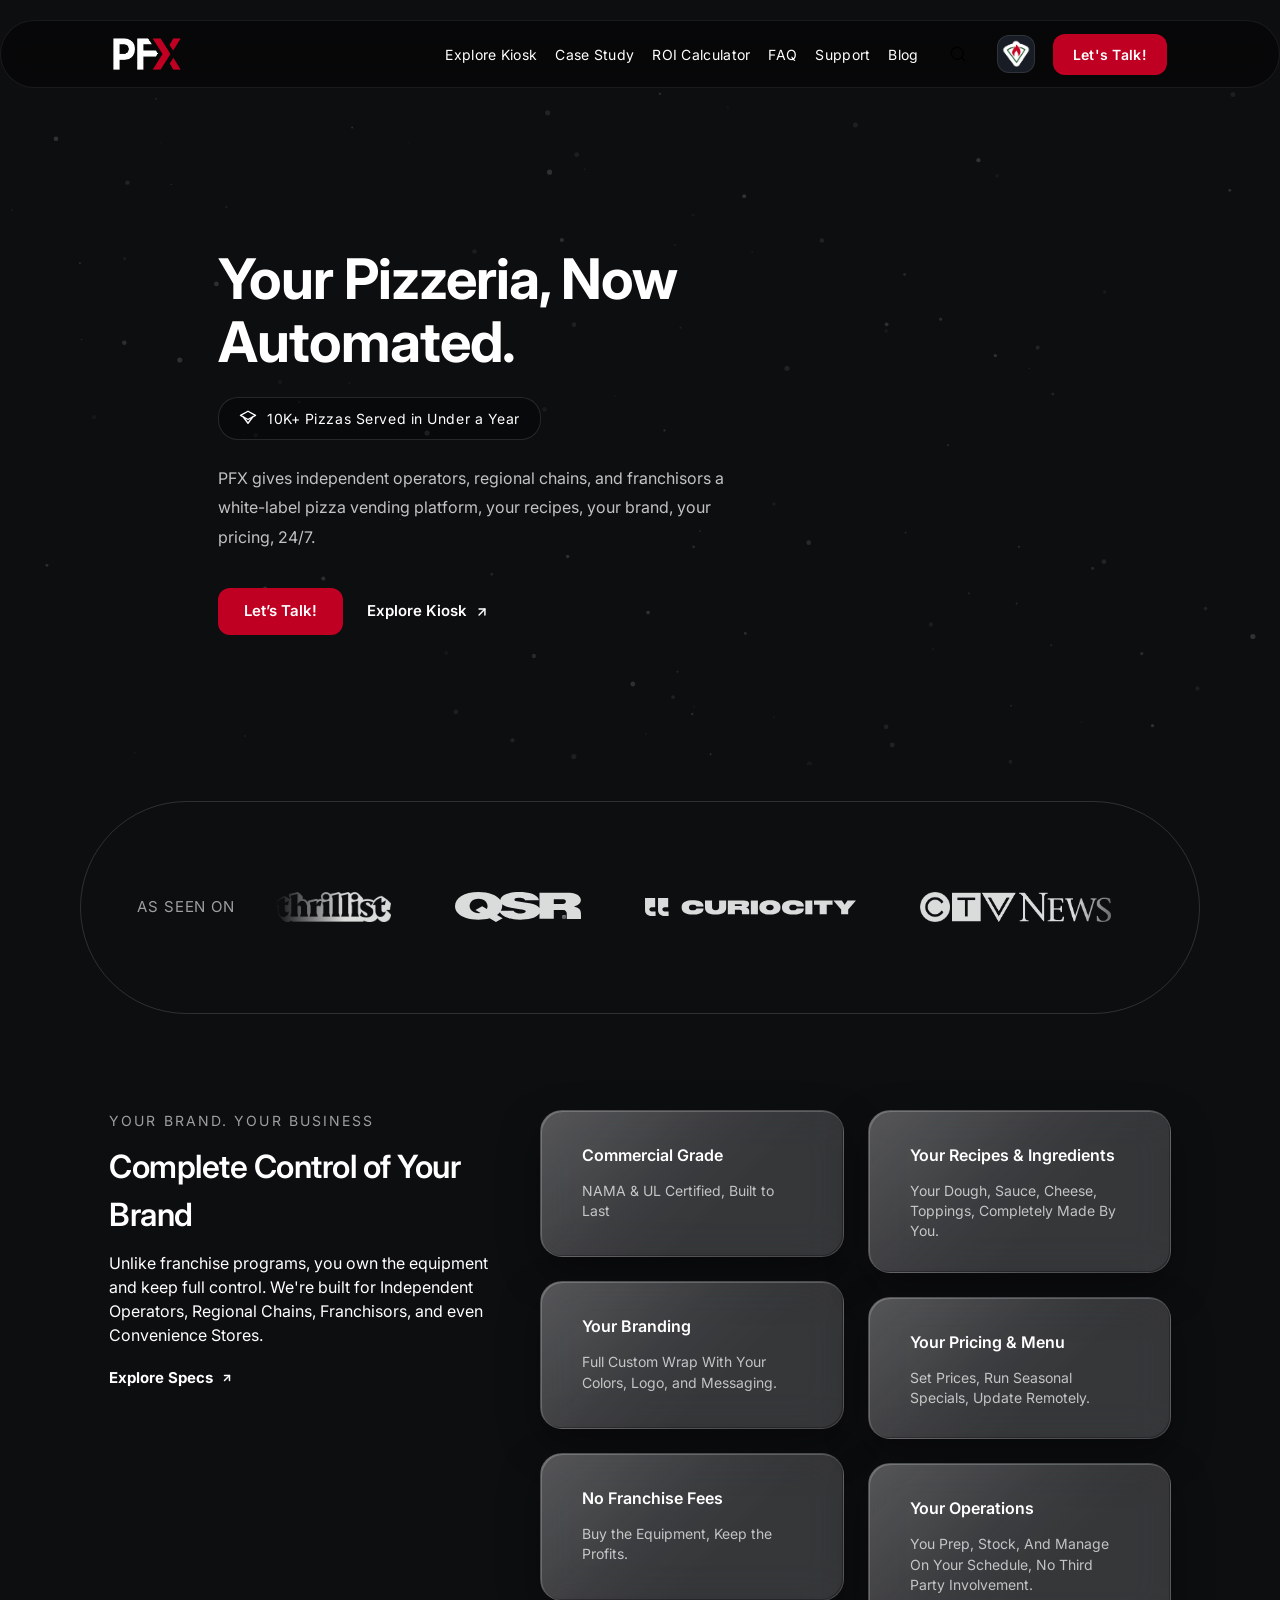
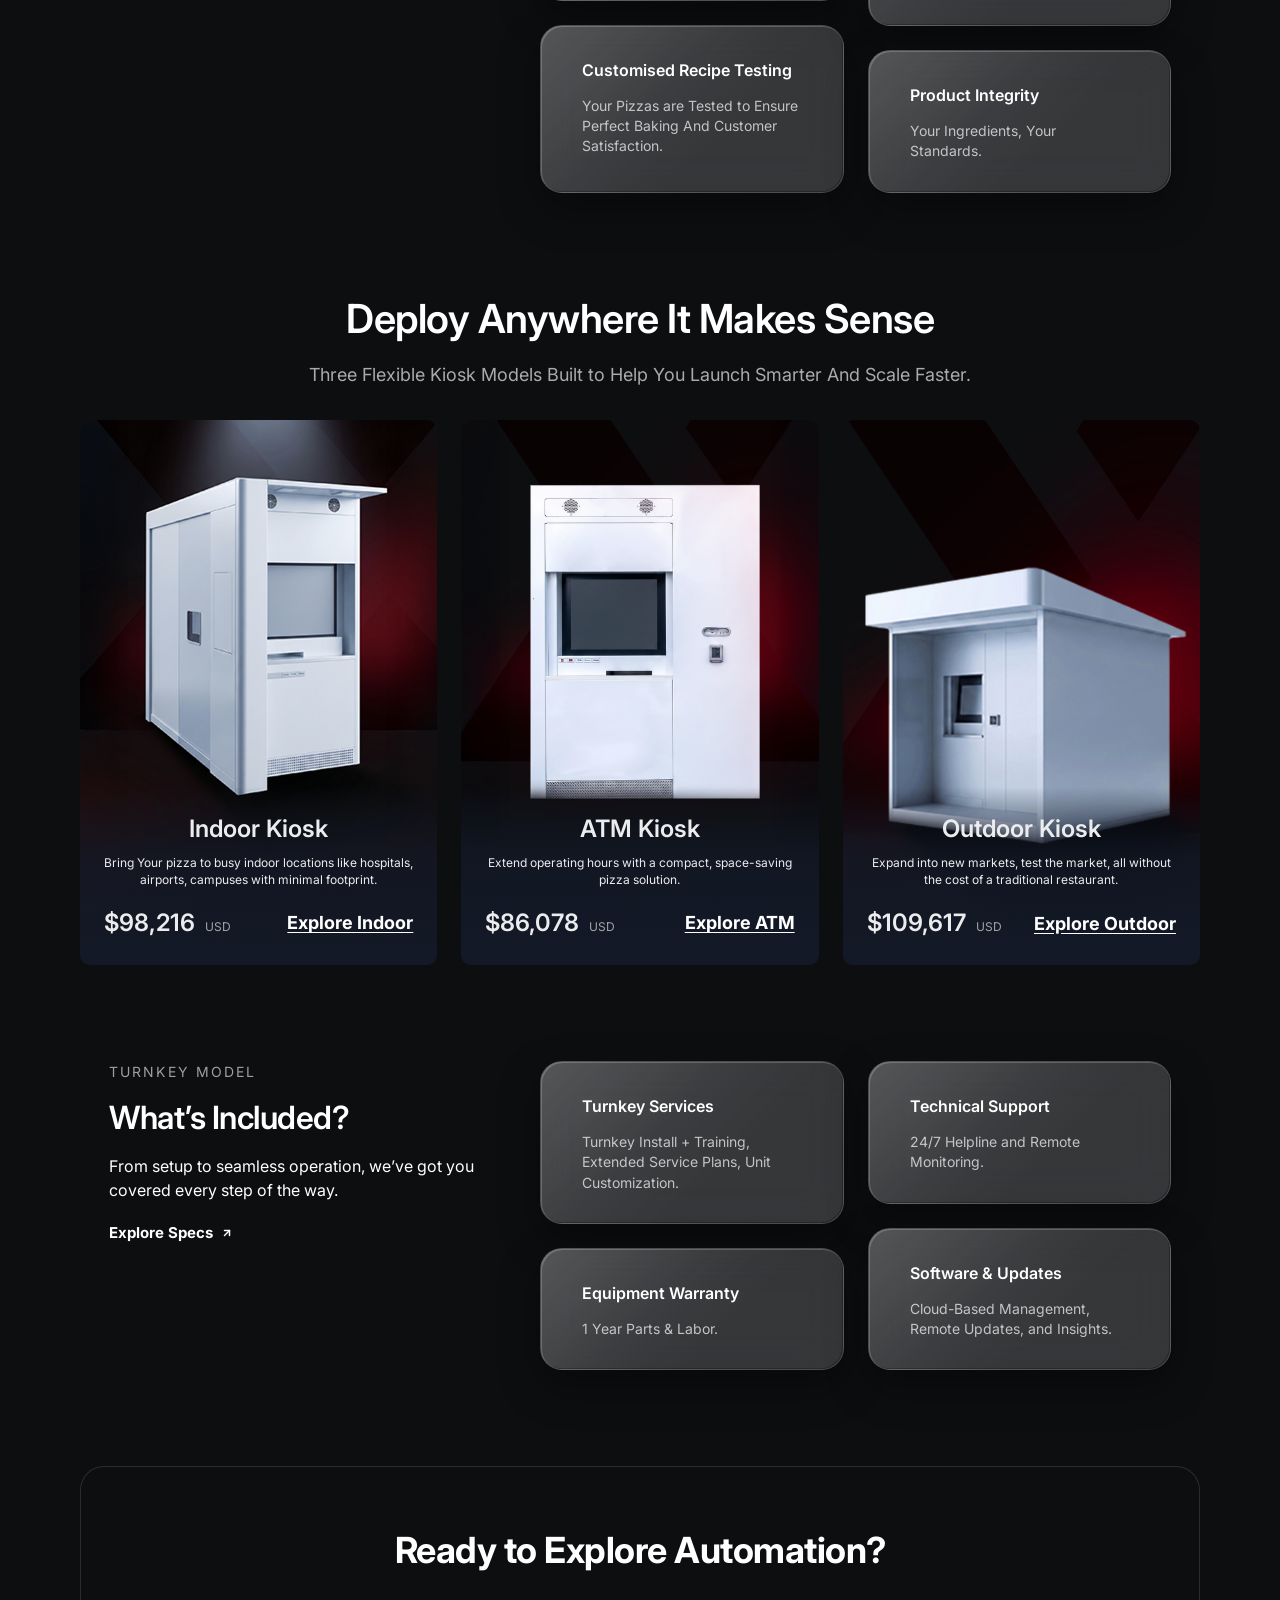
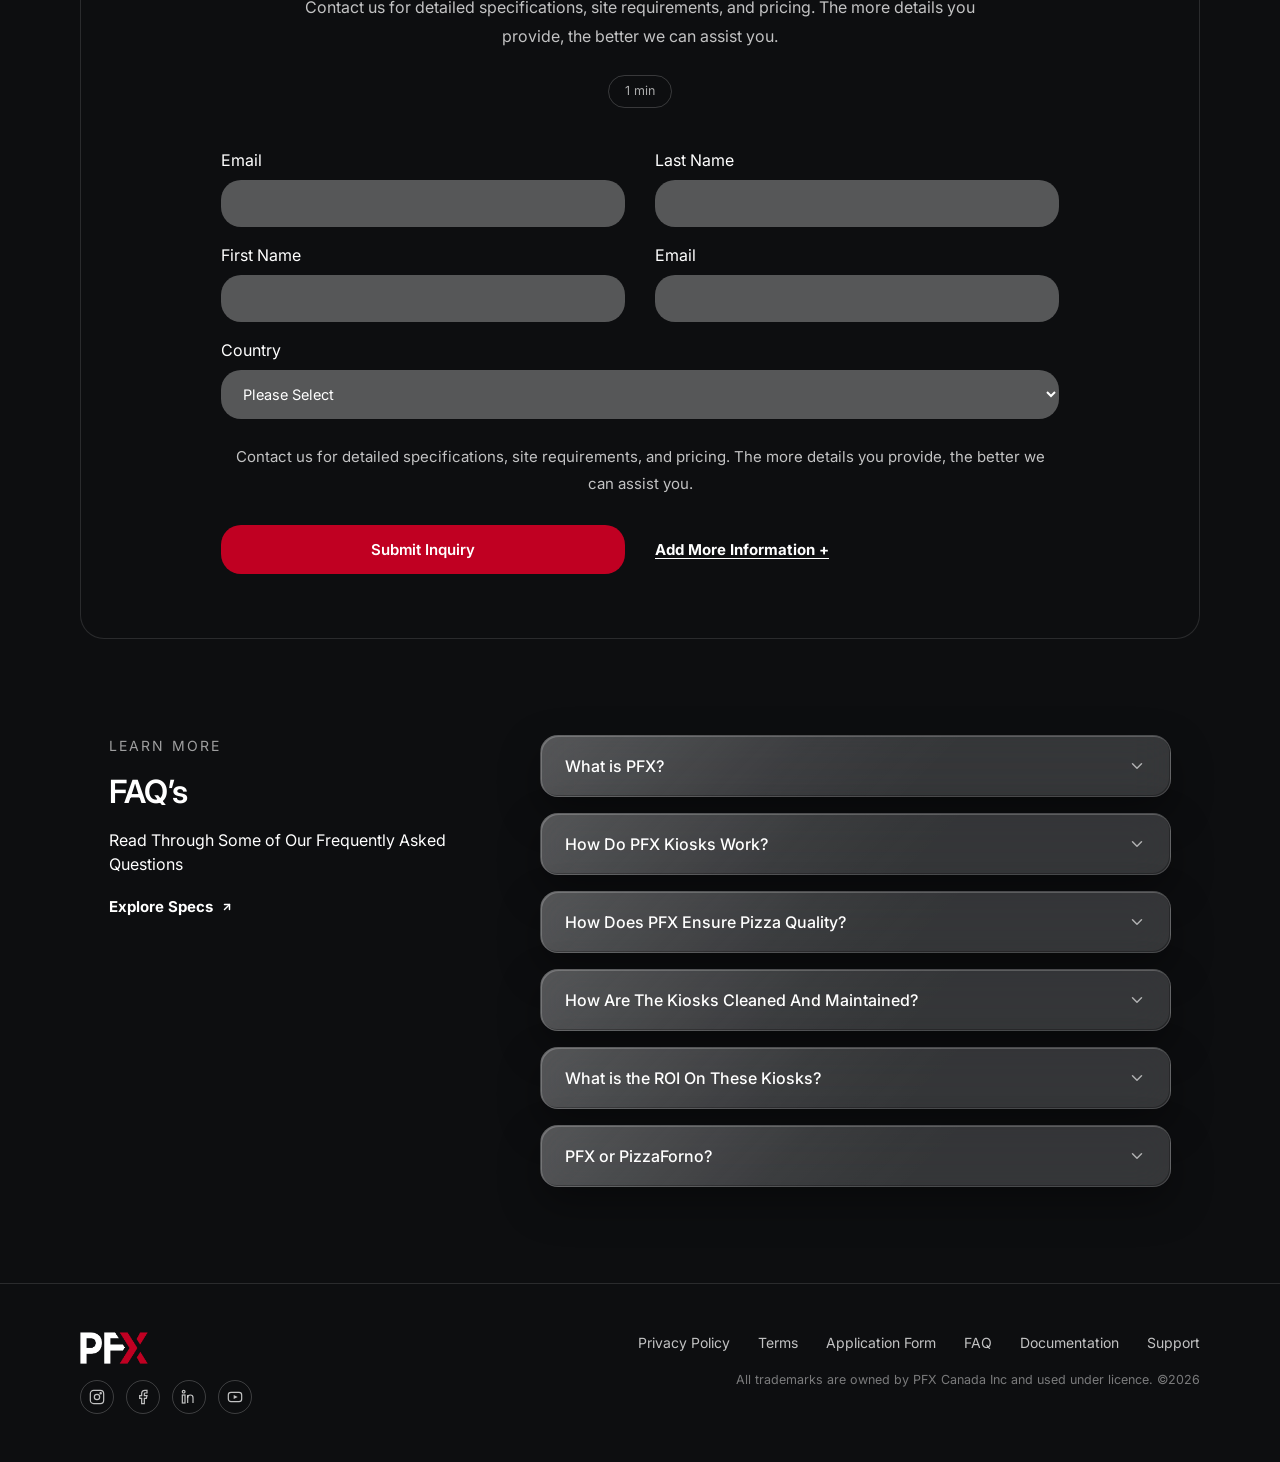
==== commit 36df5373: "footer" ====
--- a/index.html
+++ b/index.html
@@ -646,7 +646,7 @@
 <footer>
   <div class="footer-inner">
     <div class="footer-left">
-      <div class="logo">PF<span>X</span></div>
+      <div class="logo"><img src="Images/pfx-logo-white.png" alt="PFX"></div>
       <div class="footer-socials">
         <a href="#" aria-label="Instagram"><svg width="16" height="16" viewBox="0 0 24 24" fill="none" stroke="currentColor" stroke-width="1.8"><rect x="2" y="2" width="20" height="20" rx="5"></rect><circle cx="12" cy="12" r="4"></circle><circle cx="17.5" cy="6.5" r="1"></circle></svg></a>
         <a href="#" aria-label="Facebook"><svg width="16" height="16" viewBox="0 0 24 24" fill="none" stroke="currentColor" stroke-width="1.8"><path d="M18 2h-3a5 5 0 0 0-5 5v3H7v4h3v8h4v-8h3l1-4h-4V7a1 1 0 0 1 1-1h3Z"></path></svg></a>
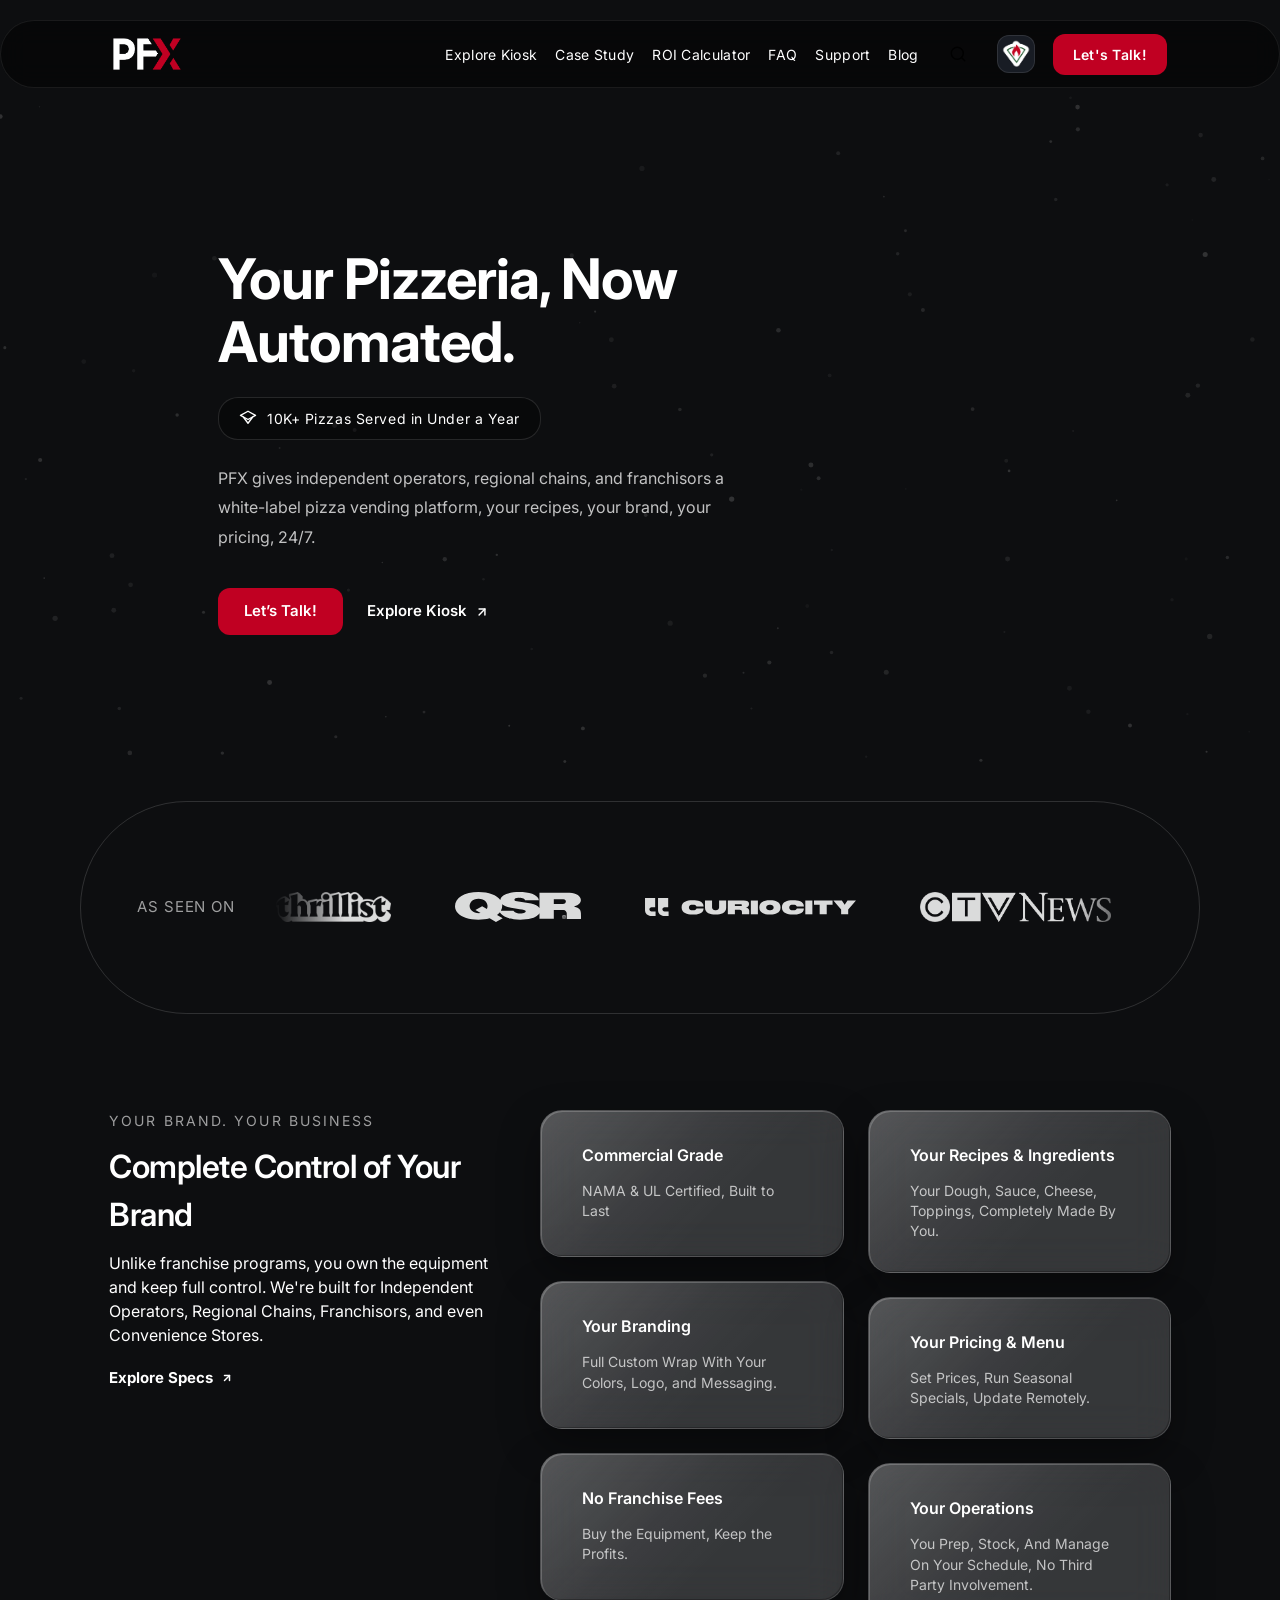
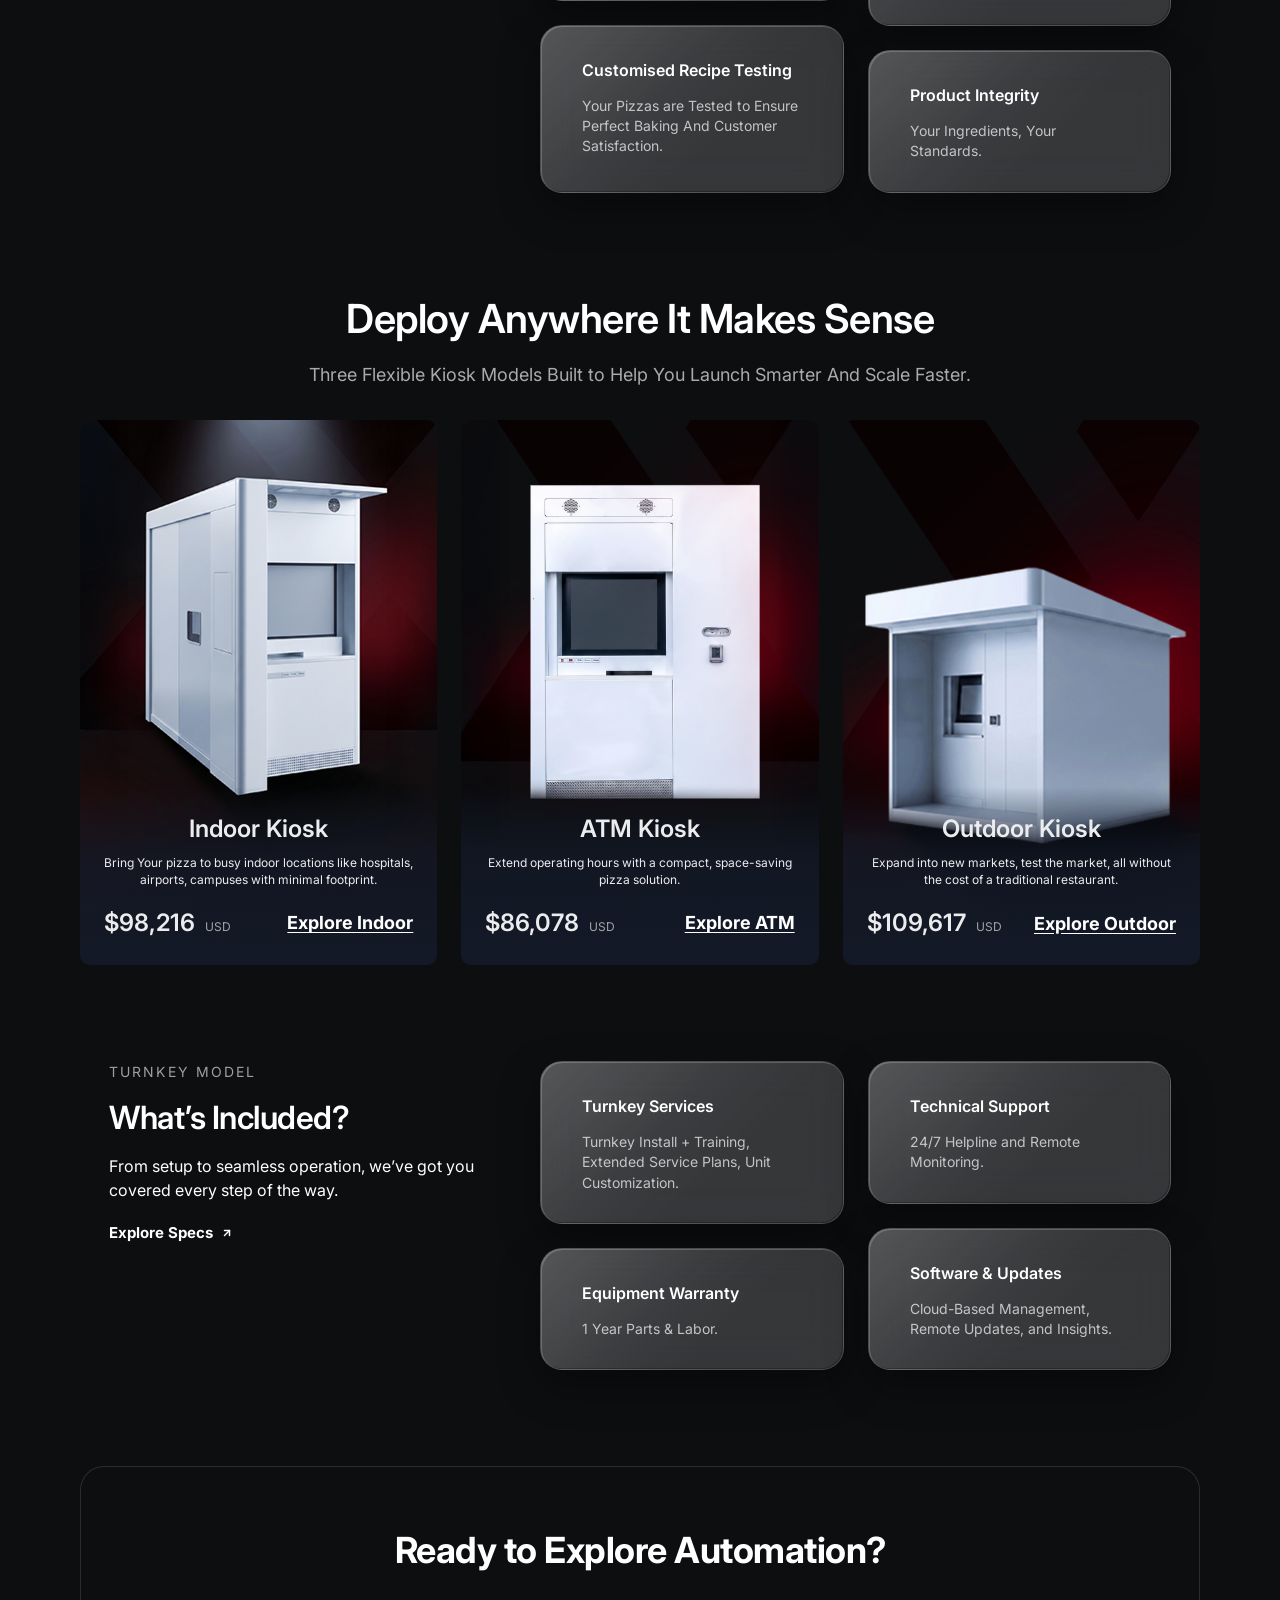
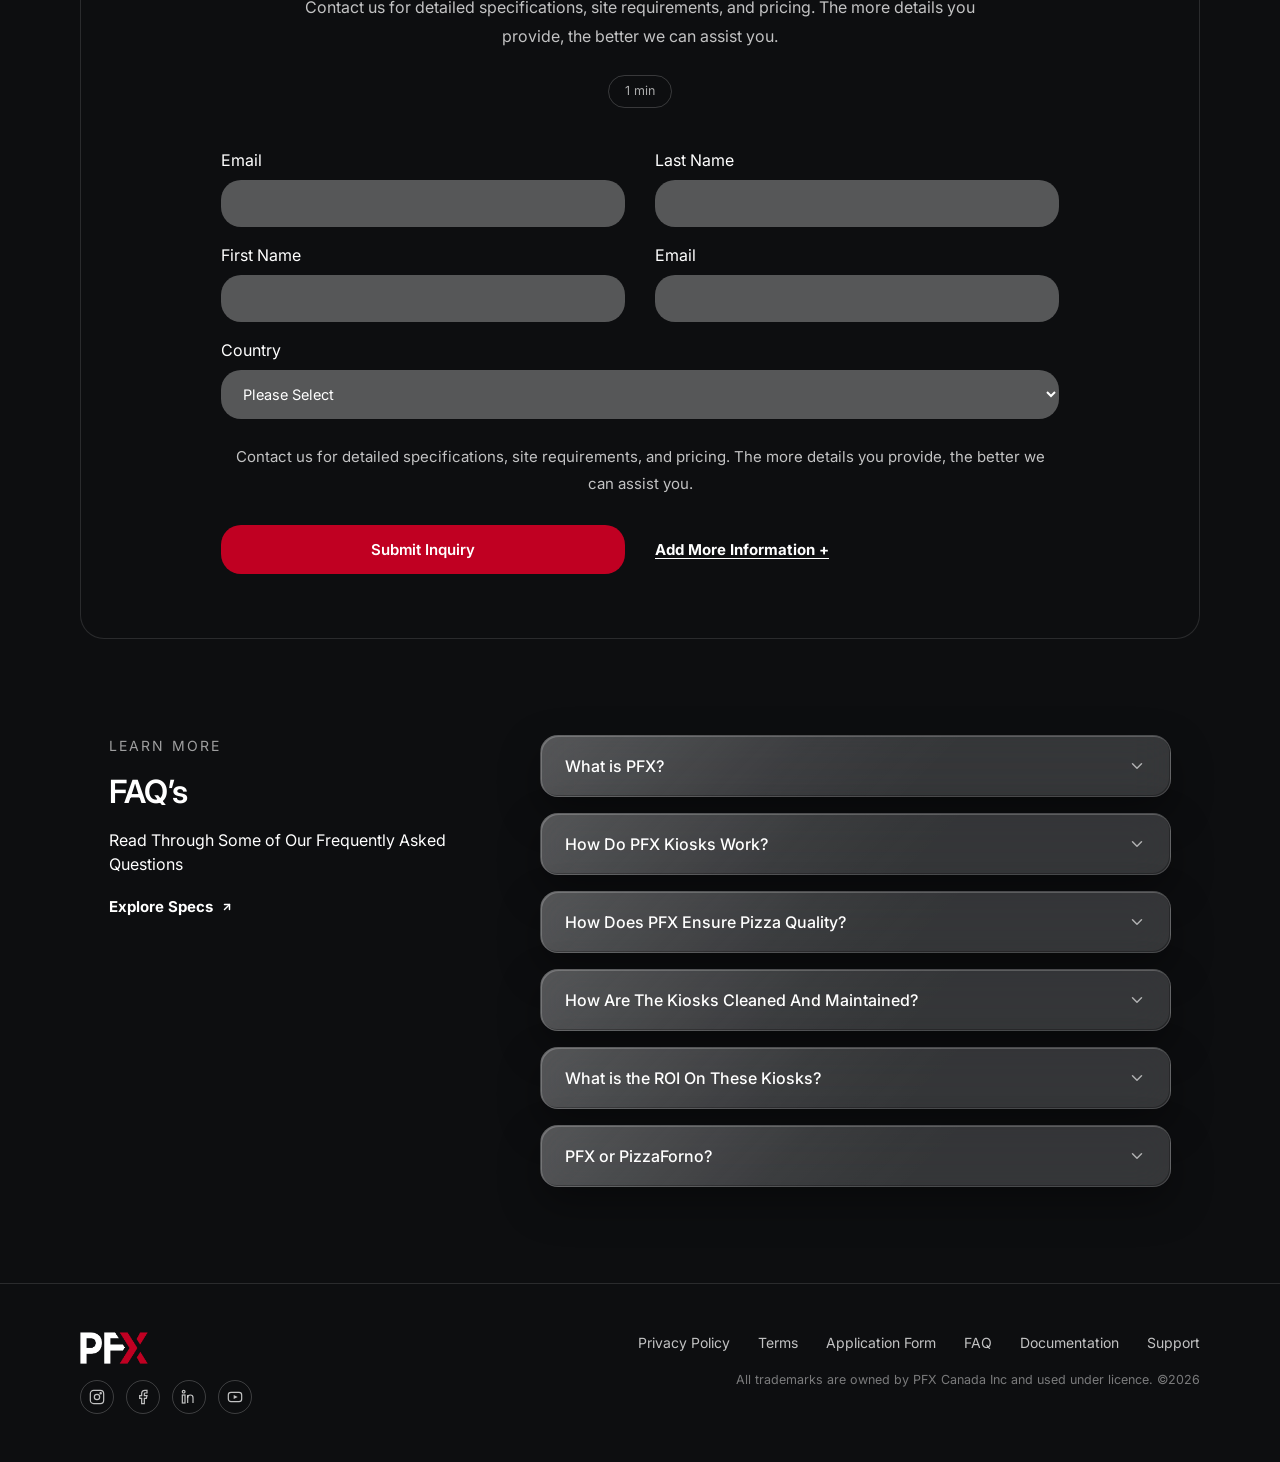
==== commit 28a72f04: "re" ====
--- a/index.html
+++ b/index.html
@@ -13,7 +13,7 @@
 <link rel="preconnect" href="https://fonts.googleapis.com">
 <link rel="preconnect" href="https://fonts.gstatic.com" crossorigin>
 <link href="https://fonts.googleapis.com/css2?family=EB+Garamond:ital,wght@0,400..800;1,400..800&family=Inter:ital,opsz,wght@0,14..32,100..900;1,14..32,100..900&family=Josefin+Sans:ital,wght@0,100..700;1,100..700&family=League+Spartan:wght@100..900&family=Libre+Baskerville:ital,wght@0,400;0,700;1,400&family=Plus+Jakarta+Sans:ital,wght@0,200..800;1,200..800&family=Poppins:ital,wght@0,100;0,200;0,300;0,400;0,500;0,600;0,700;0,800;0,900;1,100;1,200;1,300;1,400;1,500;1,600;1,700;1,800;1,900&family=Raleway:ital,wght@0,100..900;1,100..900&display=swap" rel="stylesheet">
-<link rel="stylesheet" href="talk-modal.css">
+<link rel="stylesheet" href="talk-modal.css?v=3">
 <style>
   :root{
     --red:#C00022;
@@ -670,7 +670,7 @@
 
 <script src="blog-data.js"></script>
 <script src="site-search.js"></script>
-<script src="talk-modal.js"></script>
+<script src="talk-modal.js?v=3"></script>
 
 </body>
 </html>
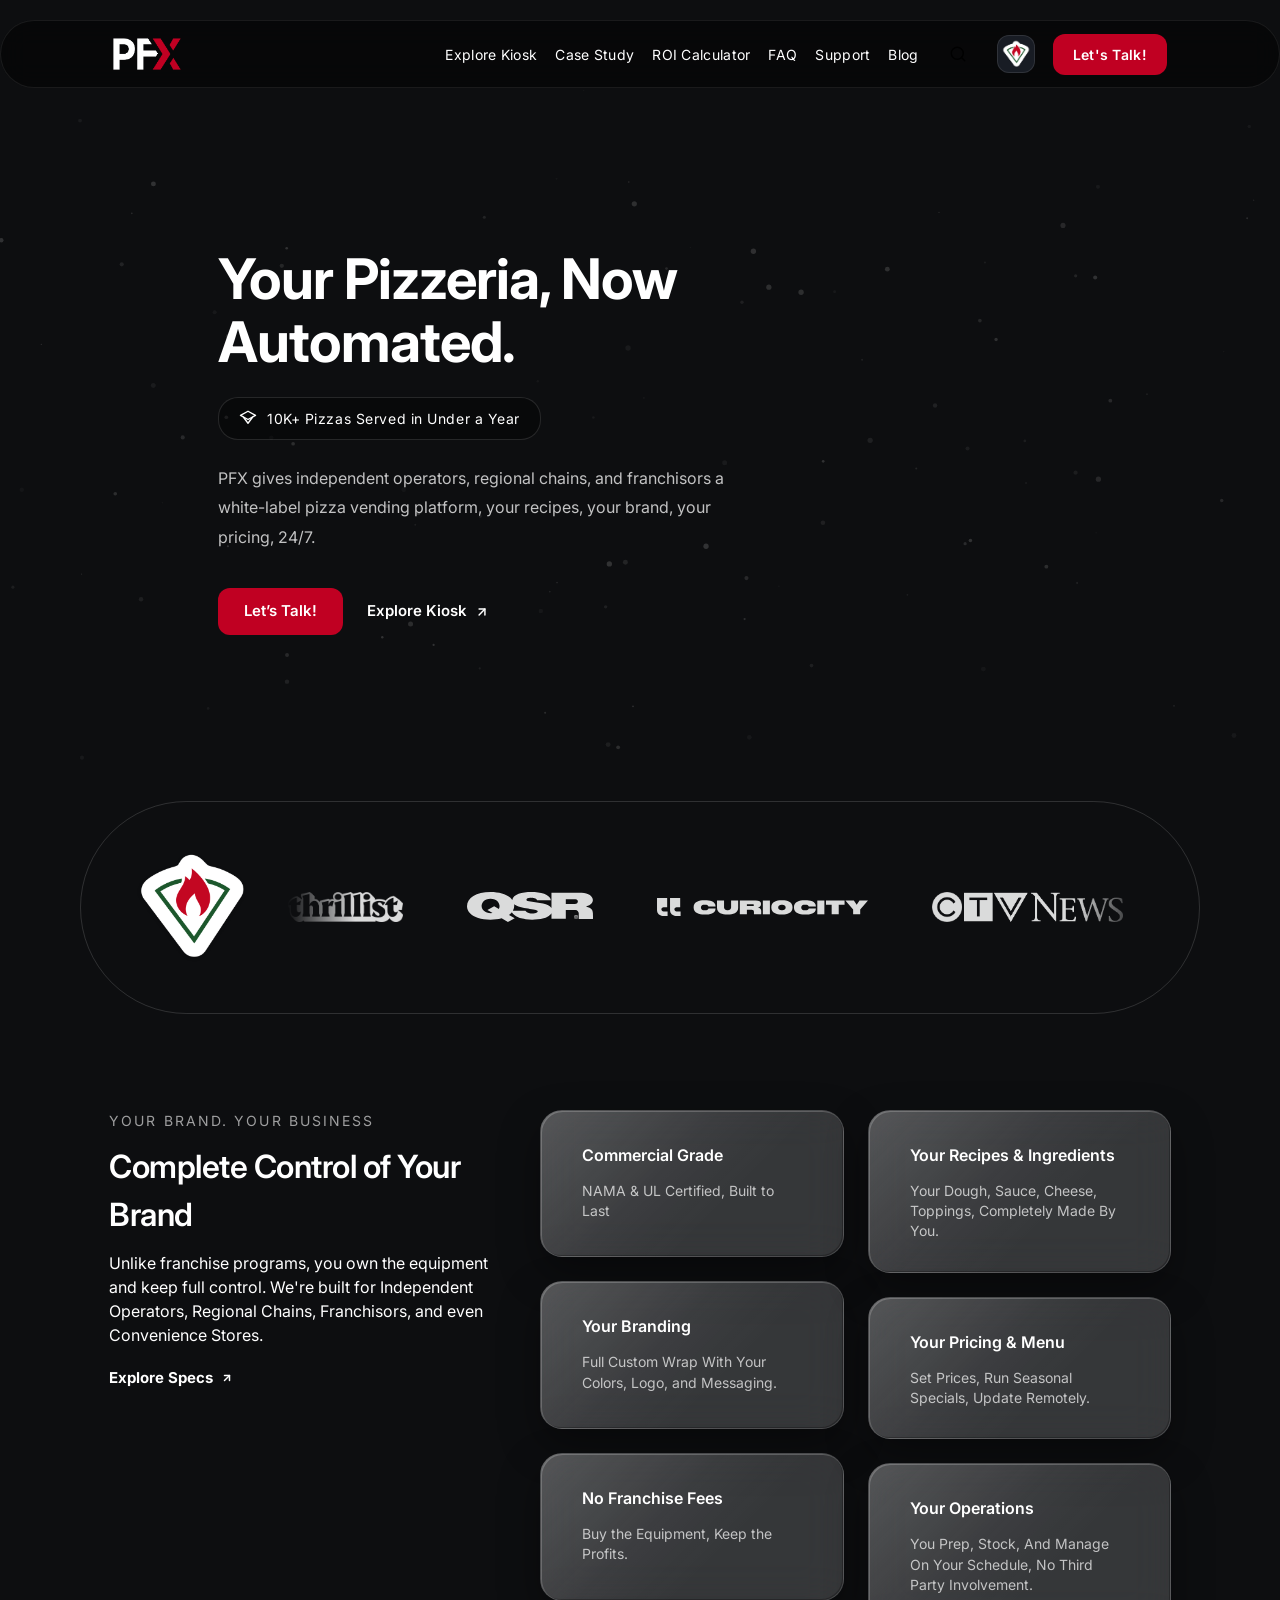
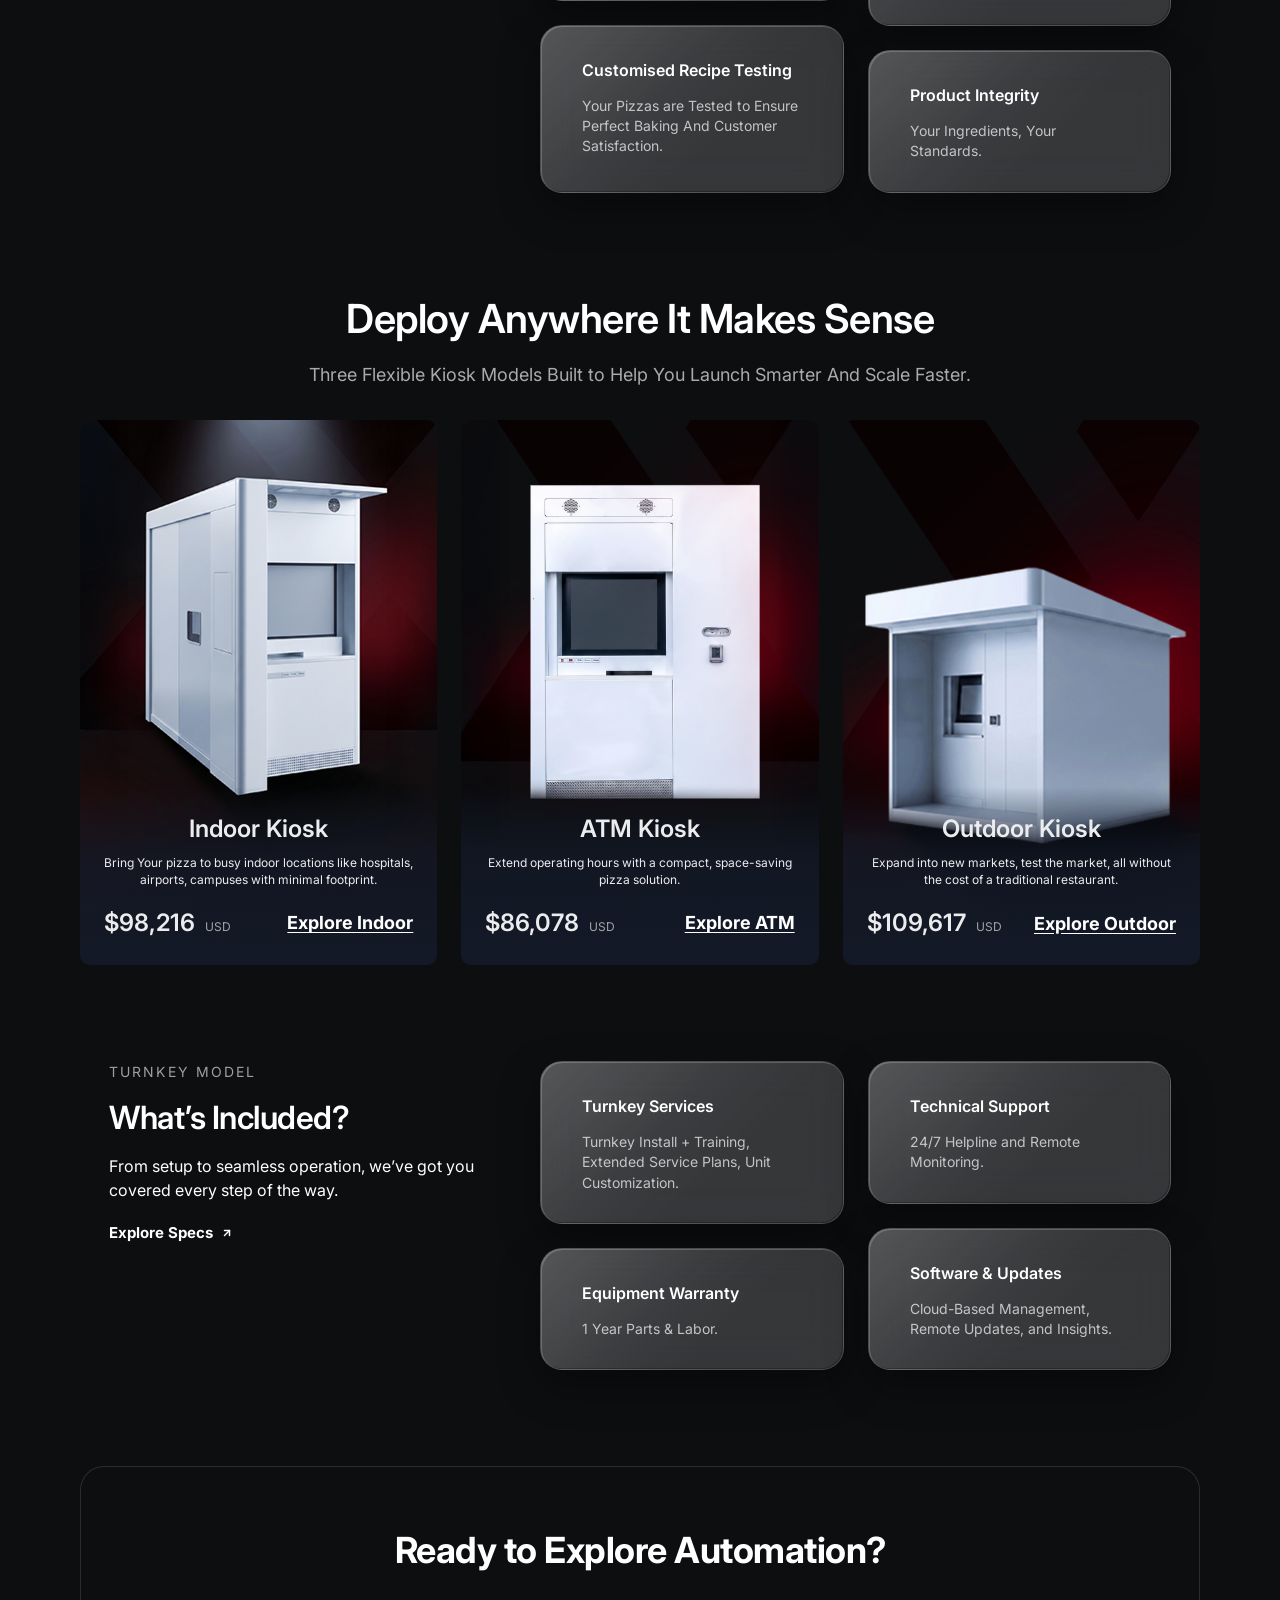
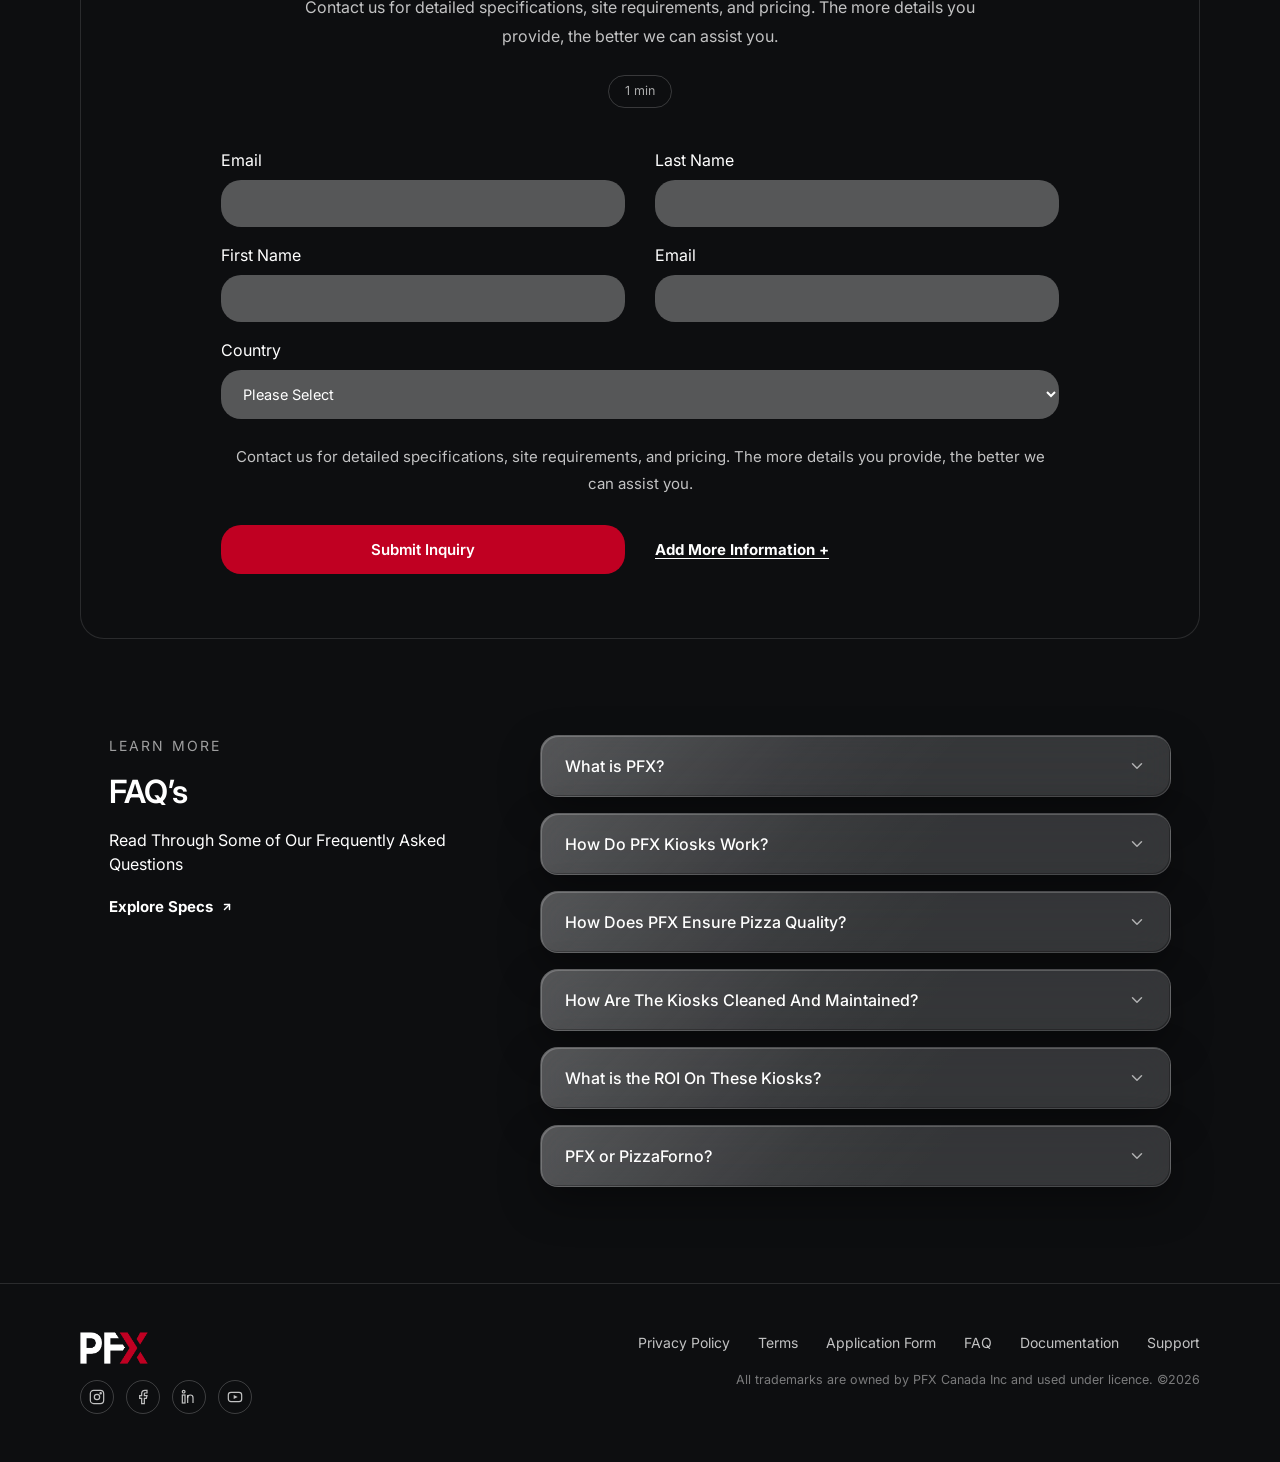
==== commit b6ddcf15: "PizzaForno logo" ====
--- a/index.html
+++ b/index.html
@@ -13,7 +13,7 @@
 <link rel="preconnect" href="https://fonts.googleapis.com">
 <link rel="preconnect" href="https://fonts.gstatic.com" crossorigin>
 <link href="https://fonts.googleapis.com/css2?family=EB+Garamond:ital,wght@0,400..800;1,400..800&family=Inter:ital,opsz,wght@0,14..32,100..900;1,14..32,100..900&family=Josefin+Sans:ital,wght@0,100..700;1,100..700&family=League+Spartan:wght@100..900&family=Libre+Baskerville:ital,wght@0,400;0,700;1,400&family=Plus+Jakarta+Sans:ital,wght@0,200..800;1,200..800&family=Poppins:ital,wght@0,100;0,200;0,300;0,400;0,500;0,600;0,700;0,800;0,900;1,100;1,200;1,300;1,400;1,500;1,600;1,700;1,800;1,900&family=Raleway:ital,wght@0,100..900;1,100..900&display=swap" rel="stylesheet">
-<link rel="stylesheet" href="talk-modal.css?v=3">
+<link rel="stylesheet" href="talk-modal.css?v=4">
 <style>
   :root{
     --red:#C00022;
@@ -119,9 +119,7 @@
     border:1px solid rgba(255,255,255,0.14); border-radius:200px;
     padding:28px 56px; min-height:213px; overflow:hidden;
   }
-  .seenon-label{
-    flex-shrink:0; font-size:15px; letter-spacing:0.06em; text-transform:uppercase; color:rgba(255,255,255,0.6);
-  }
+  .seenon-mark{flex-shrink:0; width:110px; height:auto; display:block;}
   /* Logos scroll continuously: the track holds two identical sets and slides by
      exactly one set's width (-50%), so the loop is seamless. */
   .seenon-logos{
@@ -312,7 +310,8 @@
 
 <section class="seenon" id="case-study">
   <div class="seenon-card">
-    <div class="seenon-label">As Seen On</div>
+    <img class="seenon-mark" src="Images/pizzaforno-mark.png?v=2" alt="PizzaForno, as seen on">
+
     <div class="seenon-logos">
       <div class="seenon-track">
         <div class="seenon-set">
@@ -670,7 +669,7 @@
 
 <script src="blog-data.js"></script>
 <script src="site-search.js"></script>
-<script src="talk-modal.js?v=3"></script>
+<script src="talk-modal.js?v=4"></script>
 
 </body>
 </html>
--- a/talk-modal.css
+++ b/talk-modal.css
@@ -113,7 +113,7 @@
 .tm-checkbox-row input[type="checkbox"]:focus-visible{outline:2px solid var(--red, #C00022); outline-offset:2px;}
 
 /* OVERLAY LOOK: grey card; expanded, Submit spans the full width with Show Less centred below */
-.tm-overlay .tm-card{background:#58585A; border-color:rgba(255,255,255,0.08); padding:64px 140px 48px;}
+.tm-overlay .tm-card{background:rgba(88,88,90,0.5); border-color:rgba(255,255,255,0.08); padding:64px 140px 48px;}
 .tm-overlay .tm-badge{background:rgba(0,0,0,0.25); color:#fff; margin:0 auto 40px;}
 .tm-overlay .tm-head{margin-bottom:20px;}
 .tm-overlay .tm-note{color:#fff;}
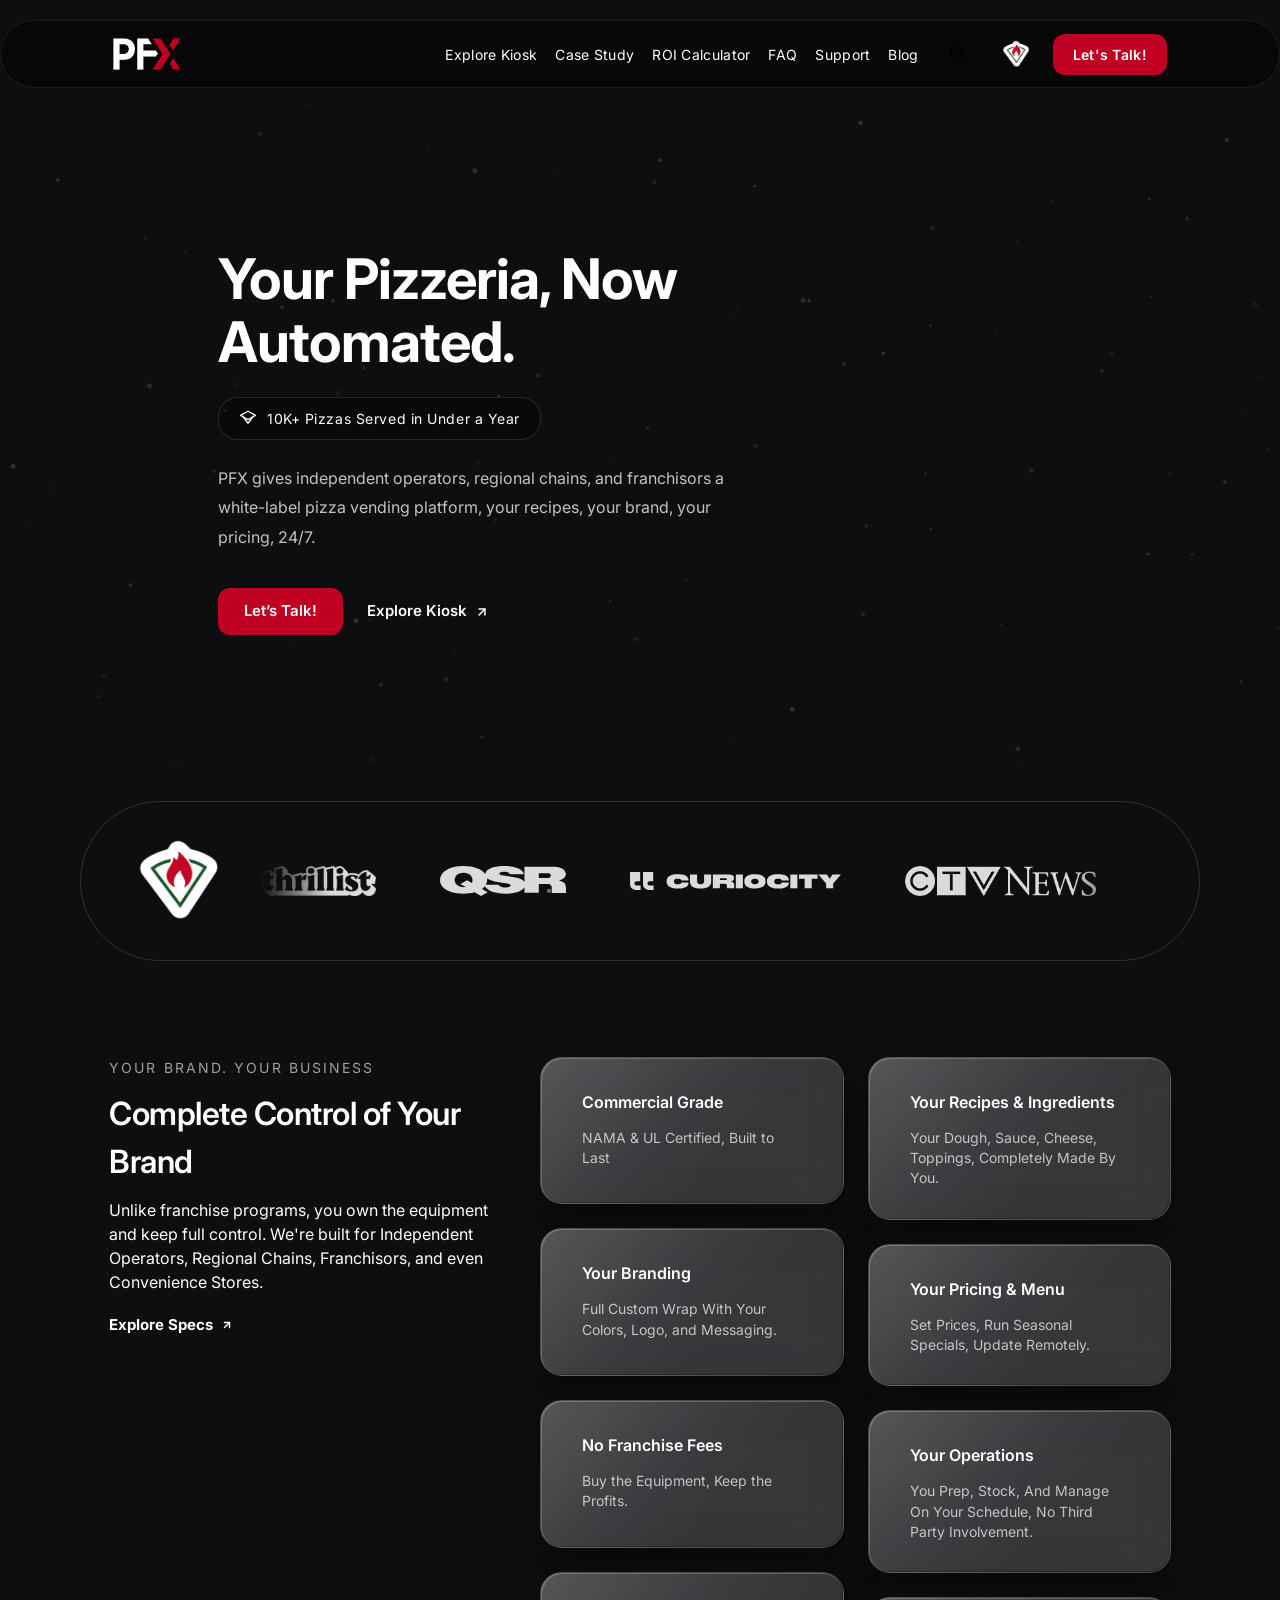
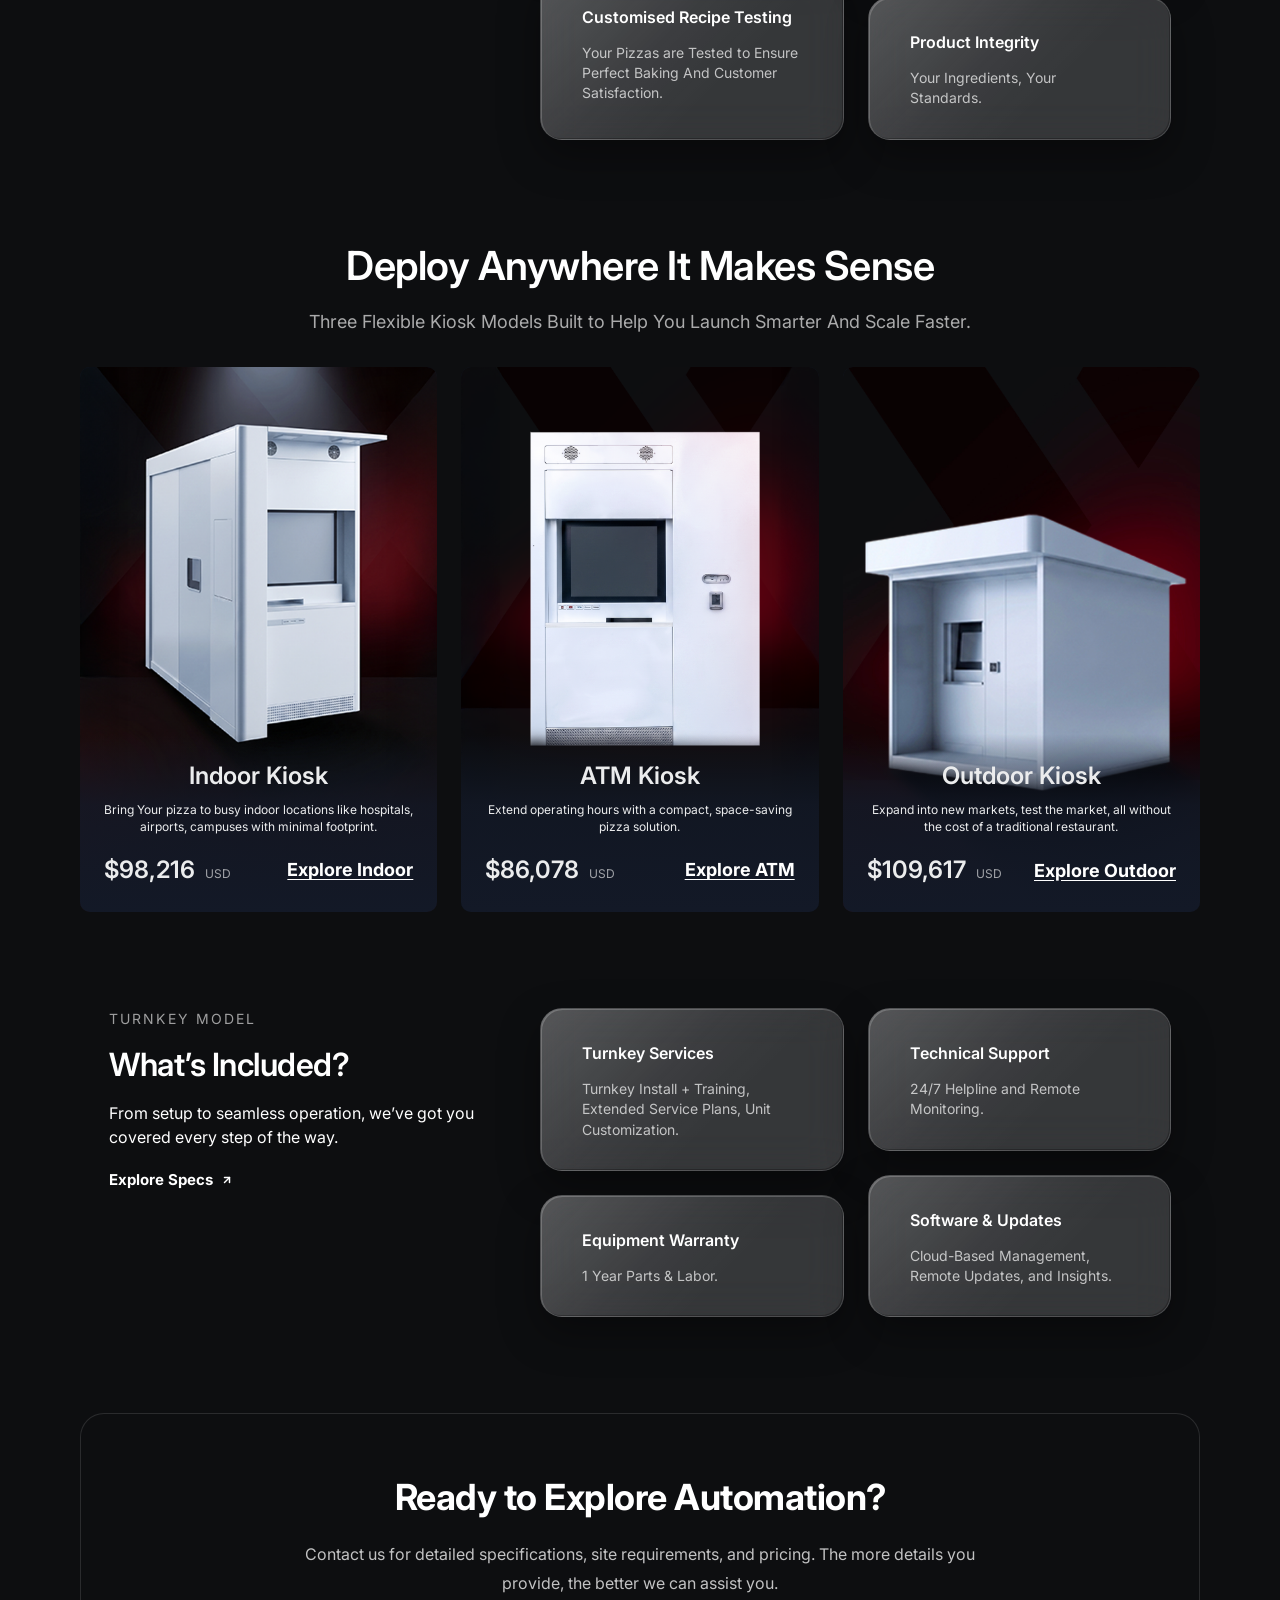
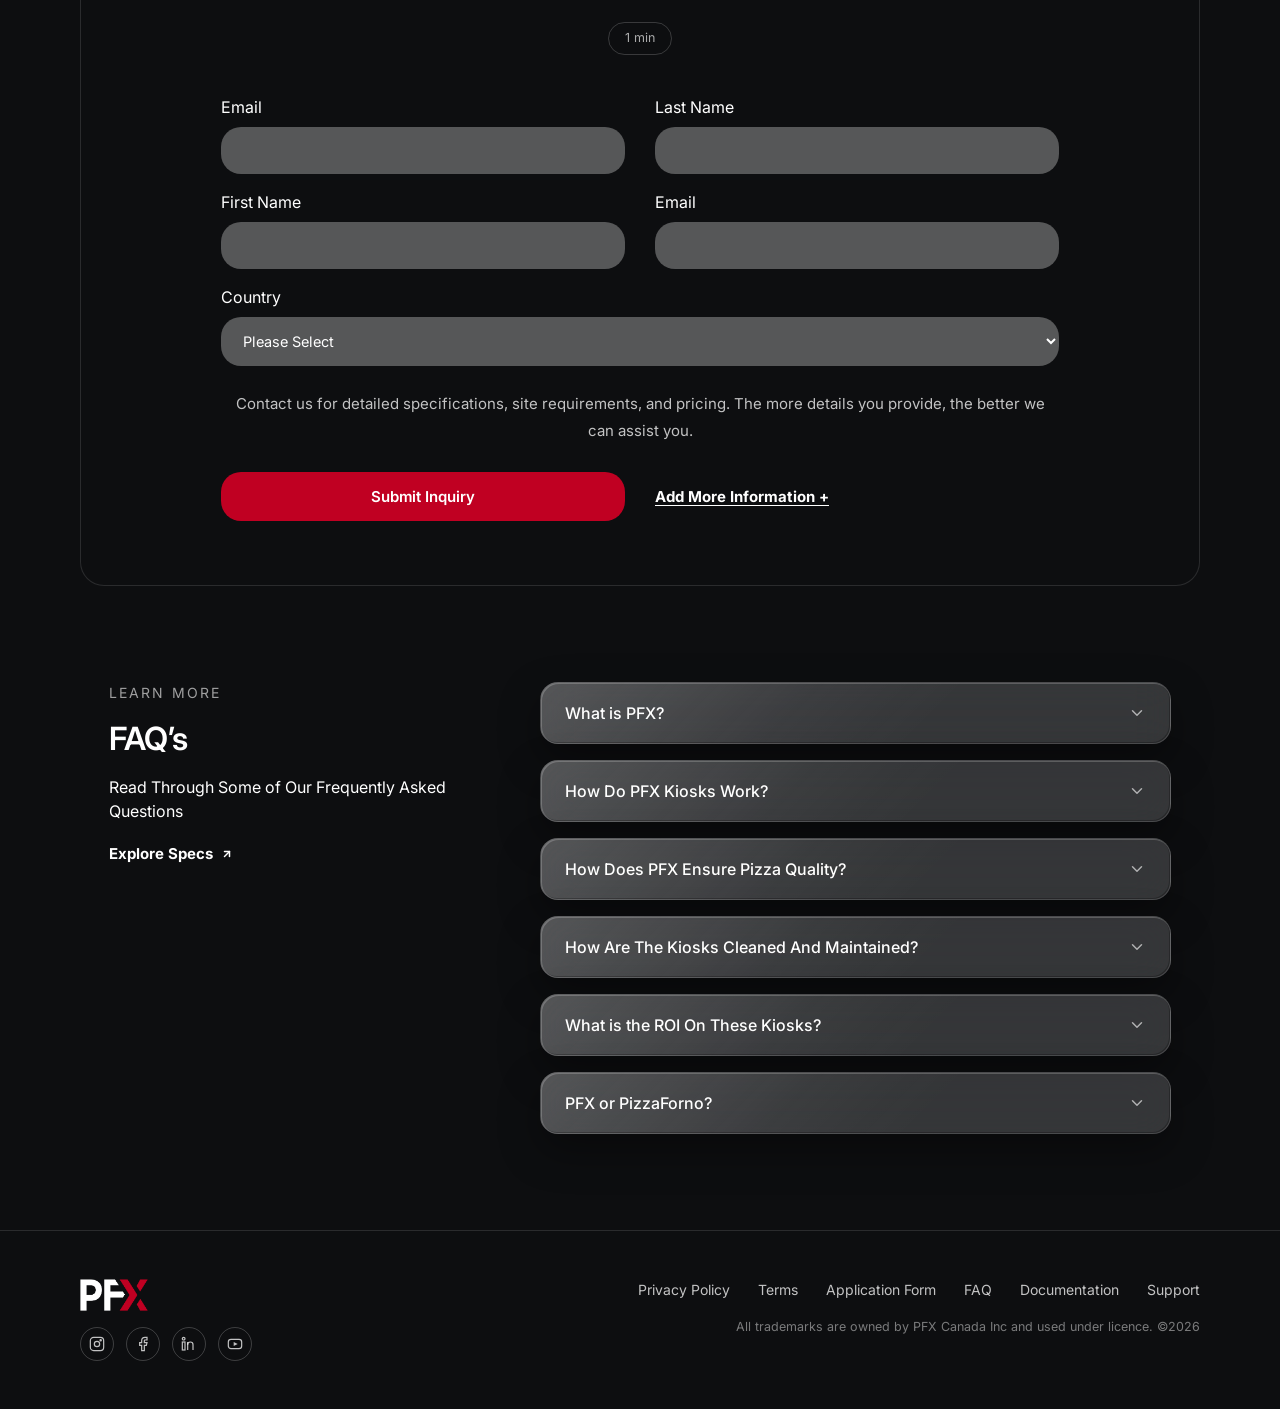
==== commit e2dc4ee4: "as seen on height" ====
--- a/index.html
+++ b/index.html
@@ -68,9 +68,9 @@
   .nav-logo-btn{
     display:flex; align-items:center; justify-content:center;
     width:38px; height:38px; padding:2px; flex-shrink:0;
-    background:var(--panel-solid); border:1.5px solid rgba(255,255,255,0.1); border-radius:12px;
-  }
-  .nav-logo-btn:hover{border-color:var(--red);}
+    background:none; border:none;
+  }
+  .nav-logo-btn:hover{opacity:0.85;}
   .nav-logo-btn img{width:30px; height:30px; display:block; object-fit:contain;}
 
   /* HERO — text-only, left aligned inside the narrow 1062 zone (189px total inset) */
@@ -117,9 +117,9 @@
     max-width:1280px; margin:0 auto;
     display:flex; align-items:center; gap:40px;
     border:1px solid rgba(255,255,255,0.14); border-radius:200px;
-    padding:28px 56px; min-height:213px; overflow:hidden;
-  }
-  .seenon-mark{flex-shrink:0; width:110px; height:auto; display:block;}
+    padding:21px 56px; min-height:160px; overflow:hidden;
+  }
+  .seenon-mark{flex-shrink:0; width:83px; height:auto; display:block;}
   /* Logos scroll continuously: the track holds two identical sets and slides by
      exactly one set's width (-50%), so the loop is seamless. */
   .seenon-logos{
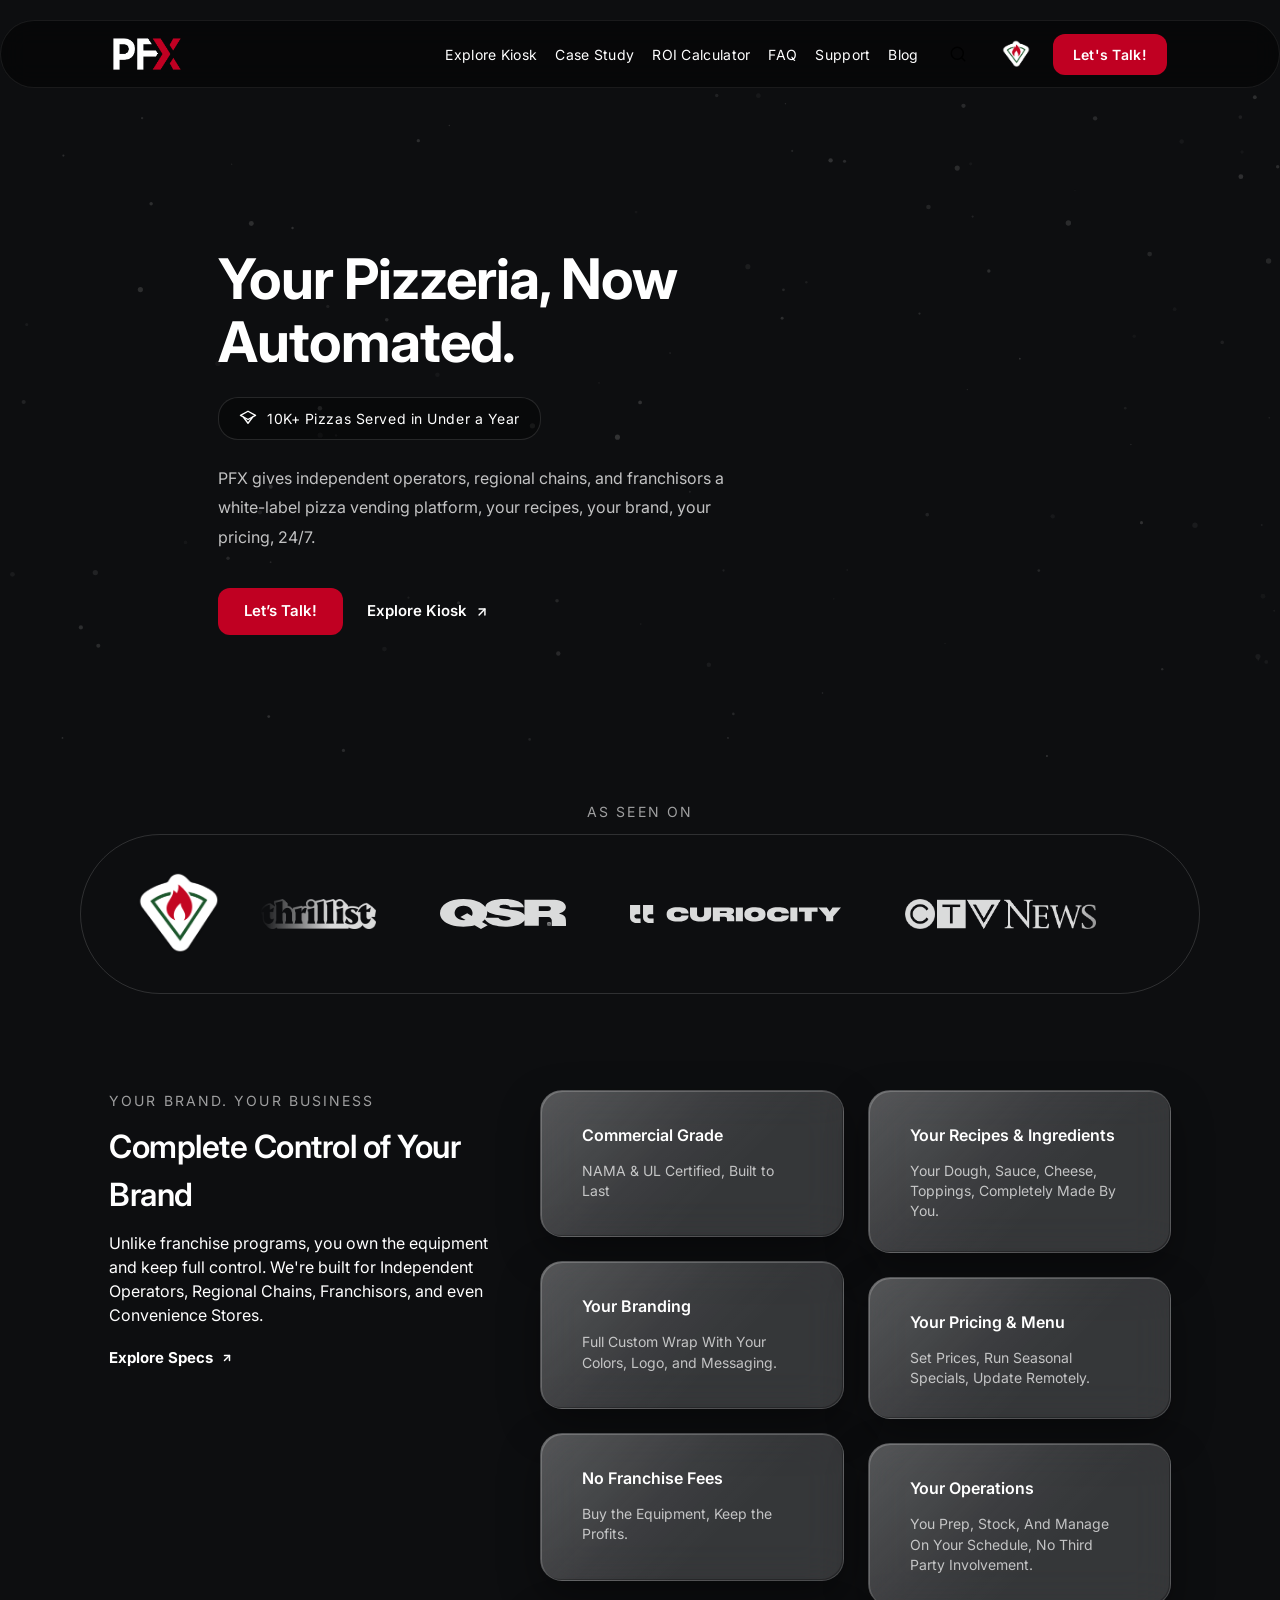
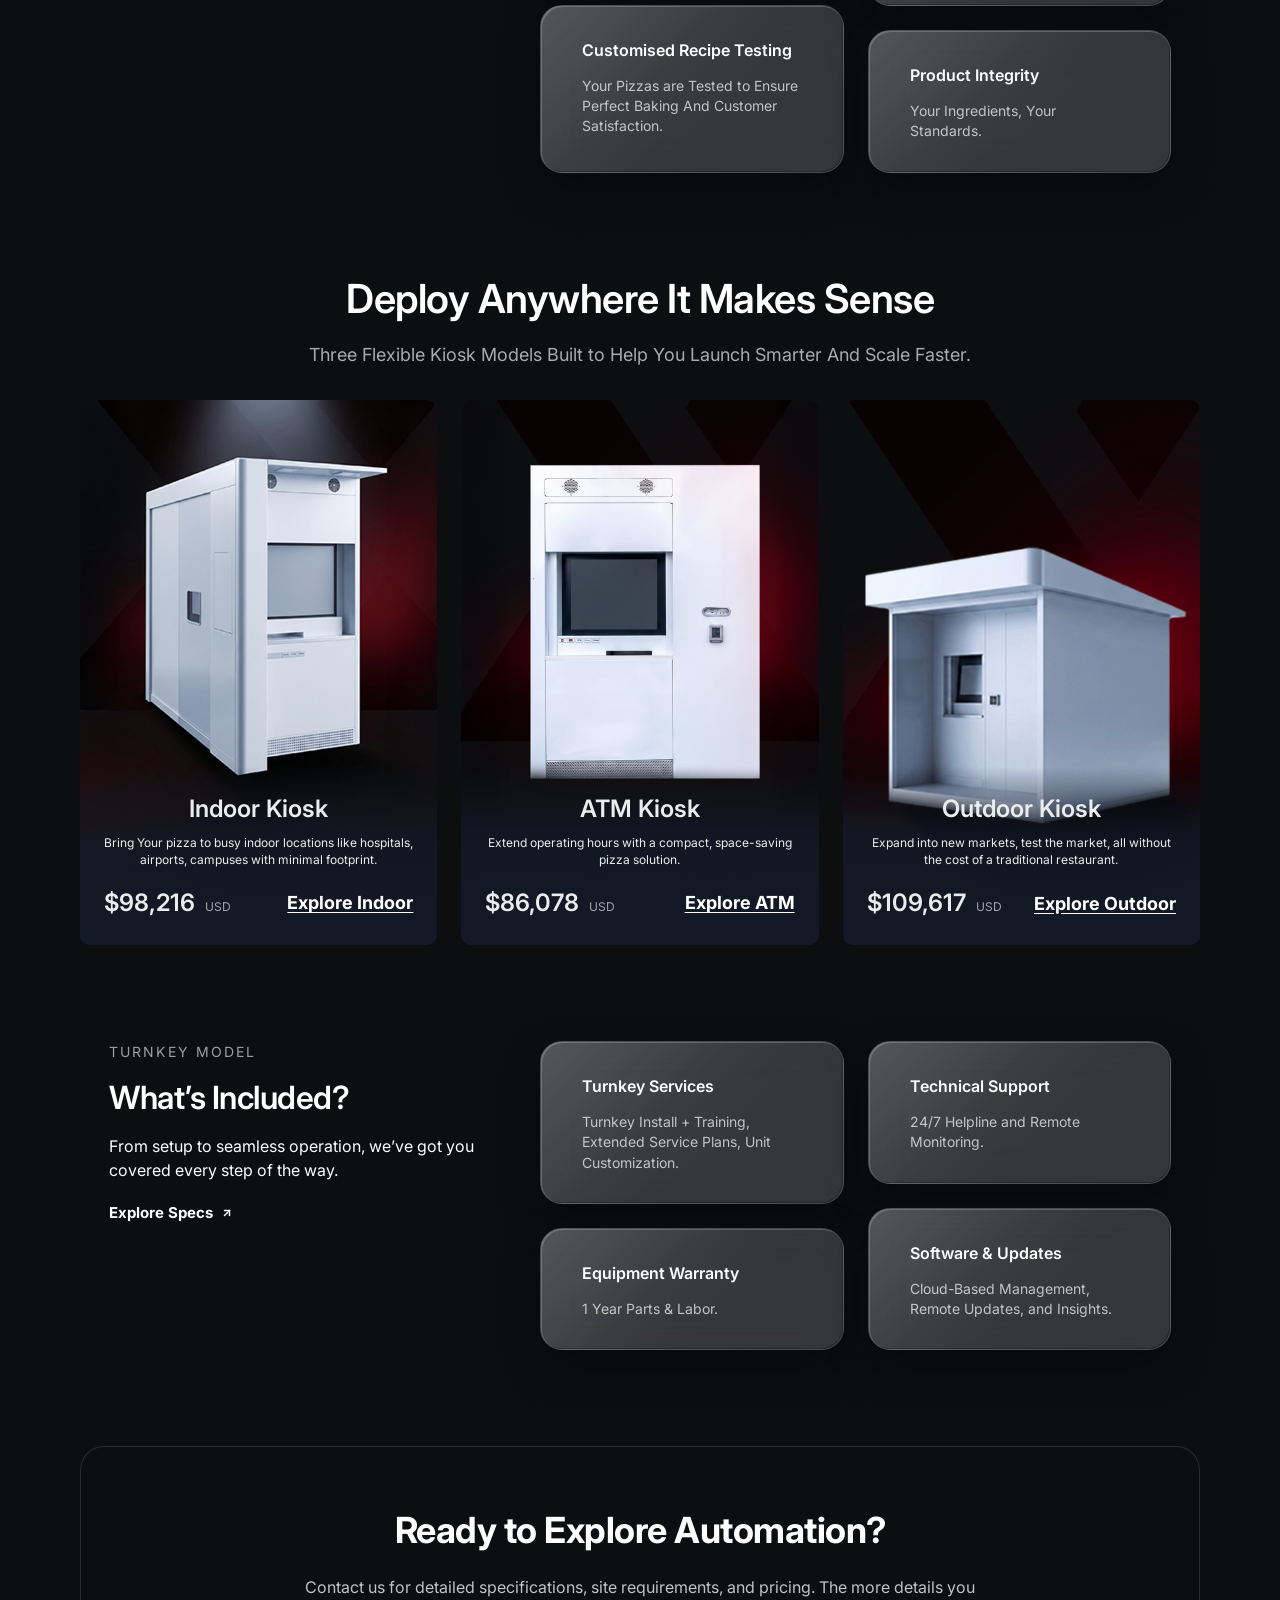
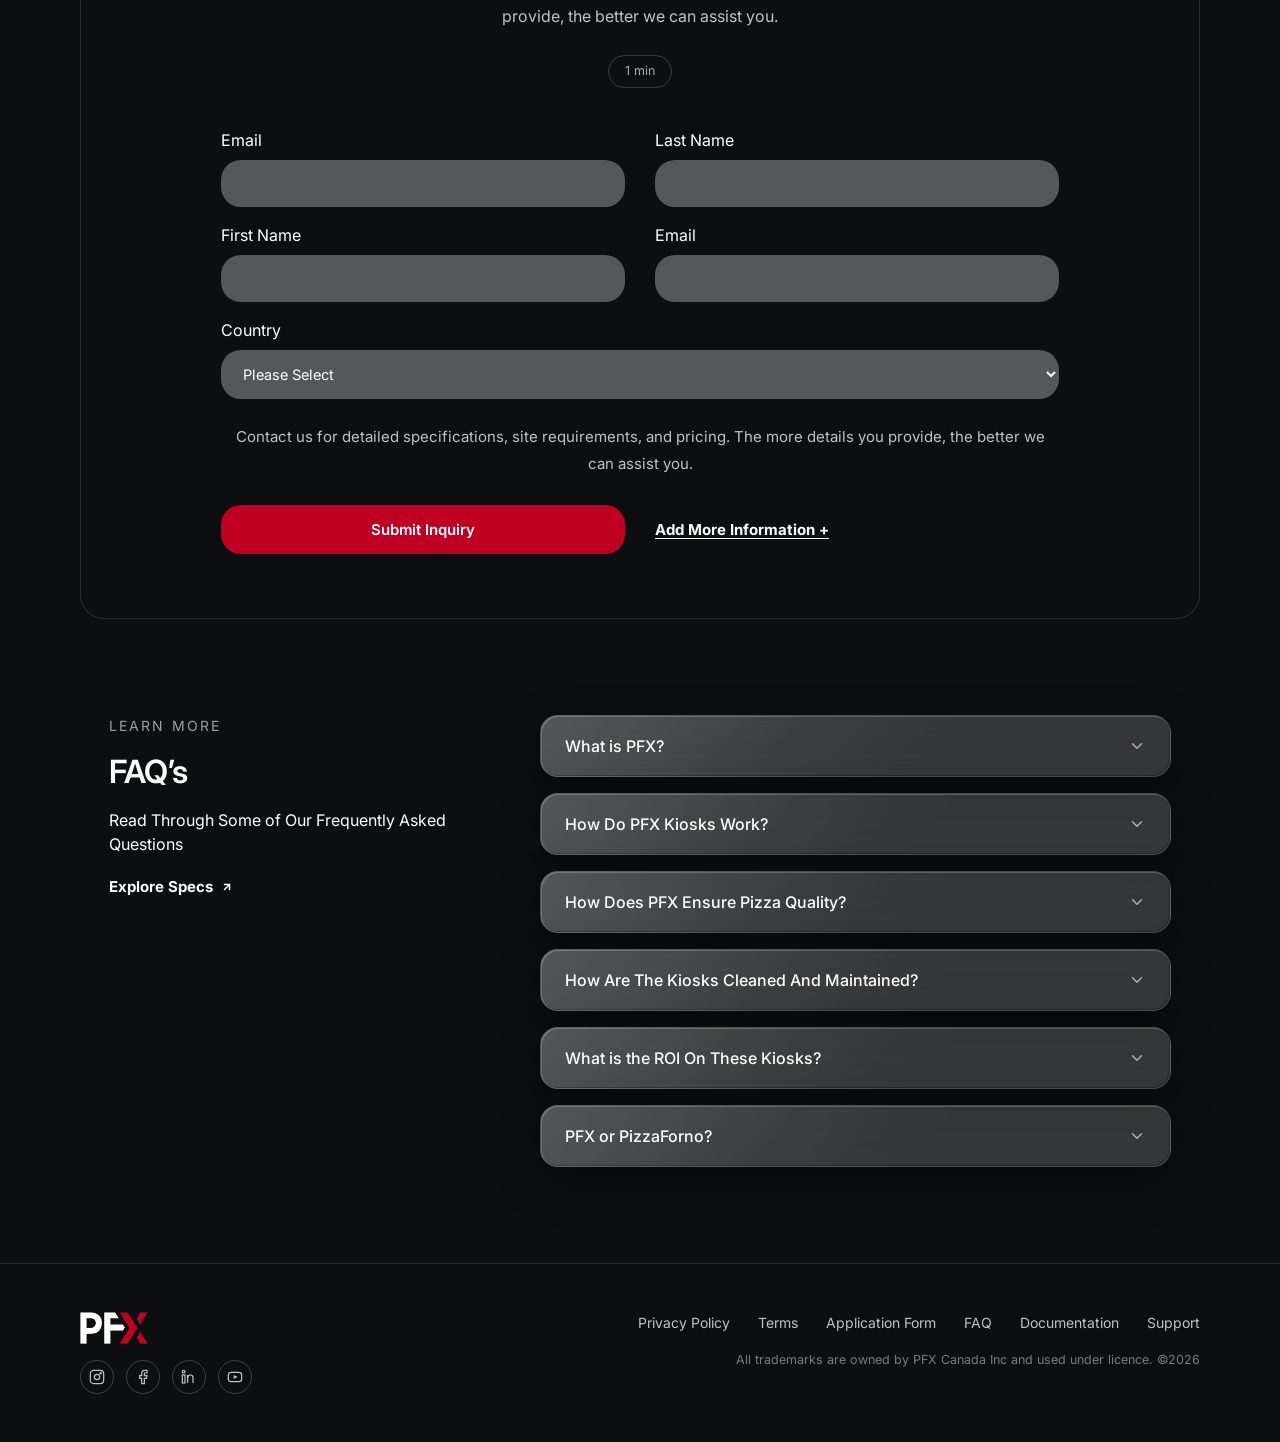
==== commit cfd03b3c: "as seen on" ====
--- a/index.html
+++ b/index.html
@@ -113,6 +113,11 @@
   .seenon{
     padding:36px 80px 0;
   }
+  /* Same type spec as the section eyebrows ("Your Brand. Your Business") */
+  .seenon-eyebrow{
+    text-align:center; margin-bottom:12px;
+    font-size:14px; font-weight:400; letter-spacing:0.15em; text-transform:uppercase; color:rgba(255,255,255,0.6);
+  }
   .seenon-card{
     max-width:1280px; margin:0 auto;
     display:flex; align-items:center; gap:40px;
@@ -309,8 +314,9 @@
 </section>
 
 <section class="seenon" id="case-study">
+  <h2 class="seenon-eyebrow">As Seen On</h2>
   <div class="seenon-card">
-    <img class="seenon-mark" src="Images/pizzaforno-mark.png?v=2" alt="PizzaForno, as seen on">
+    <img class="seenon-mark" src="Images/pizzaforno-mark.png?v=2" alt="PizzaForno">
 
     <div class="seenon-logos">
       <div class="seenon-track">
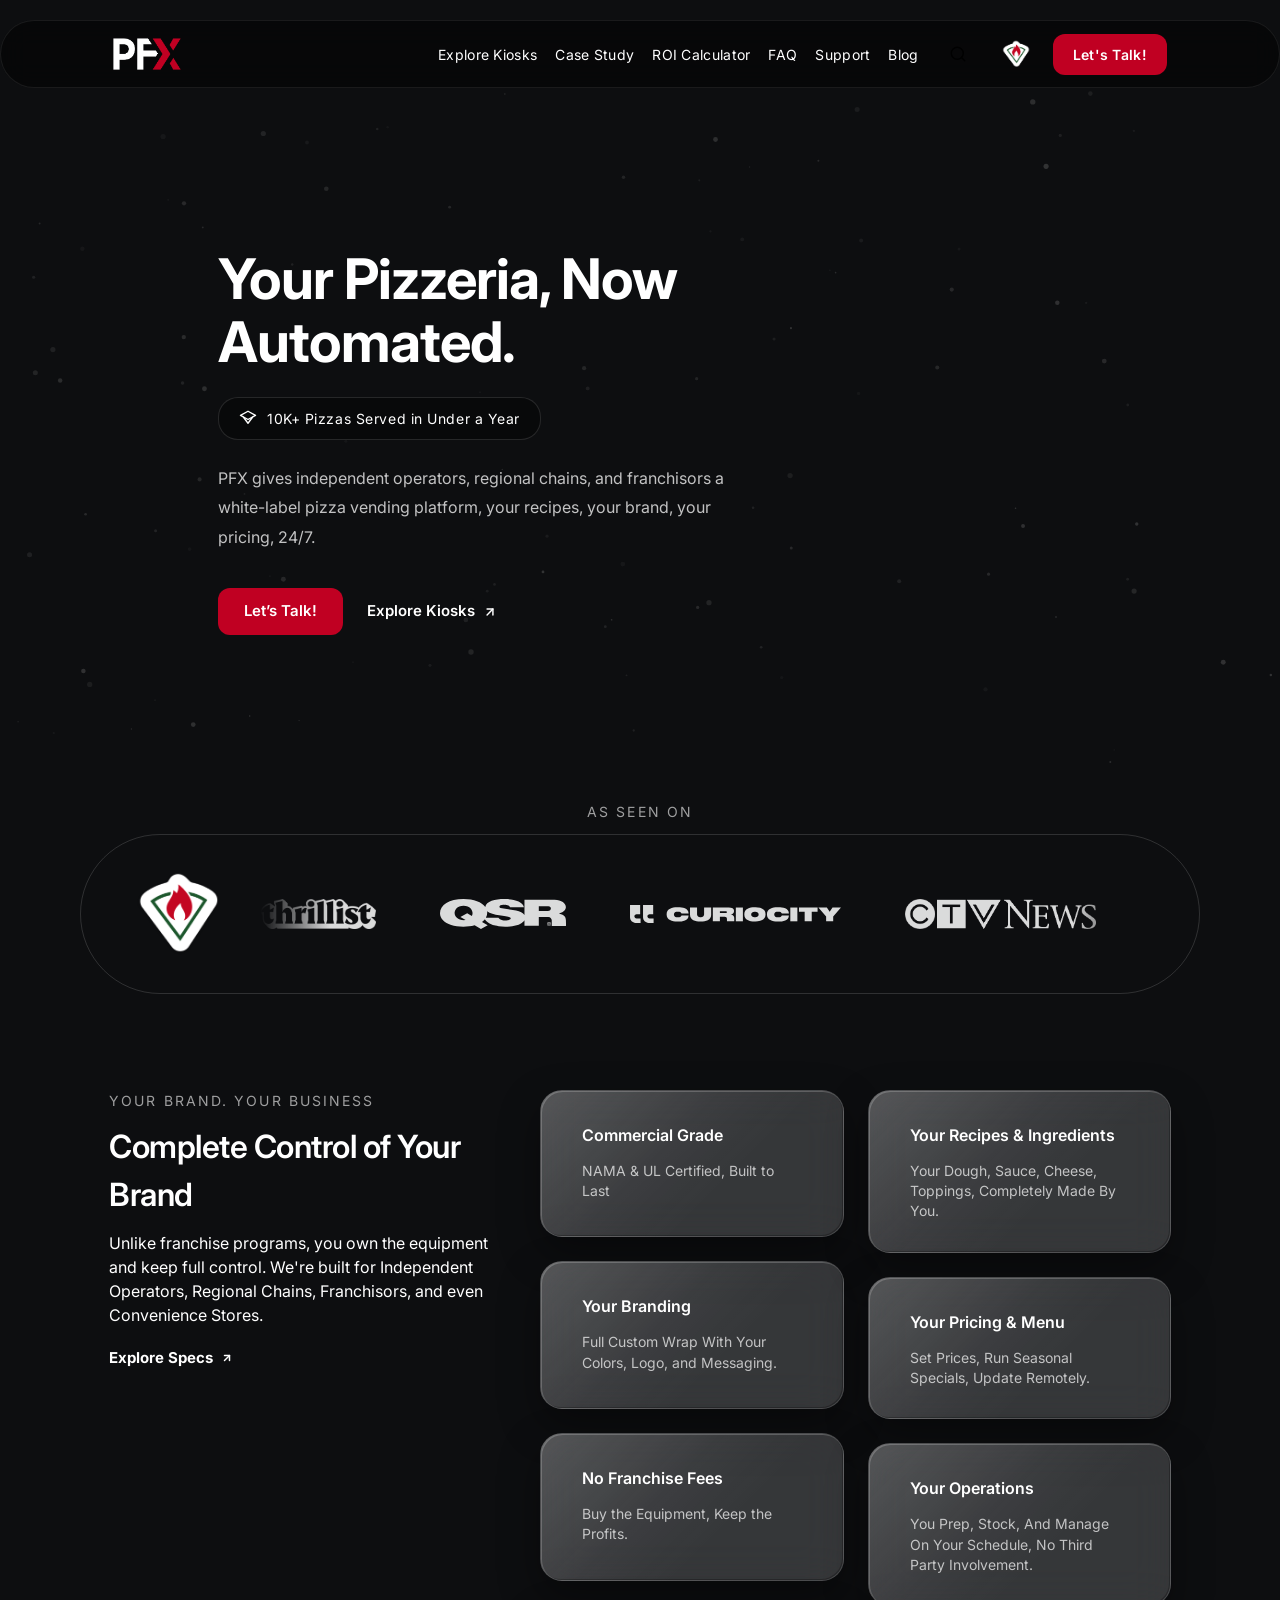
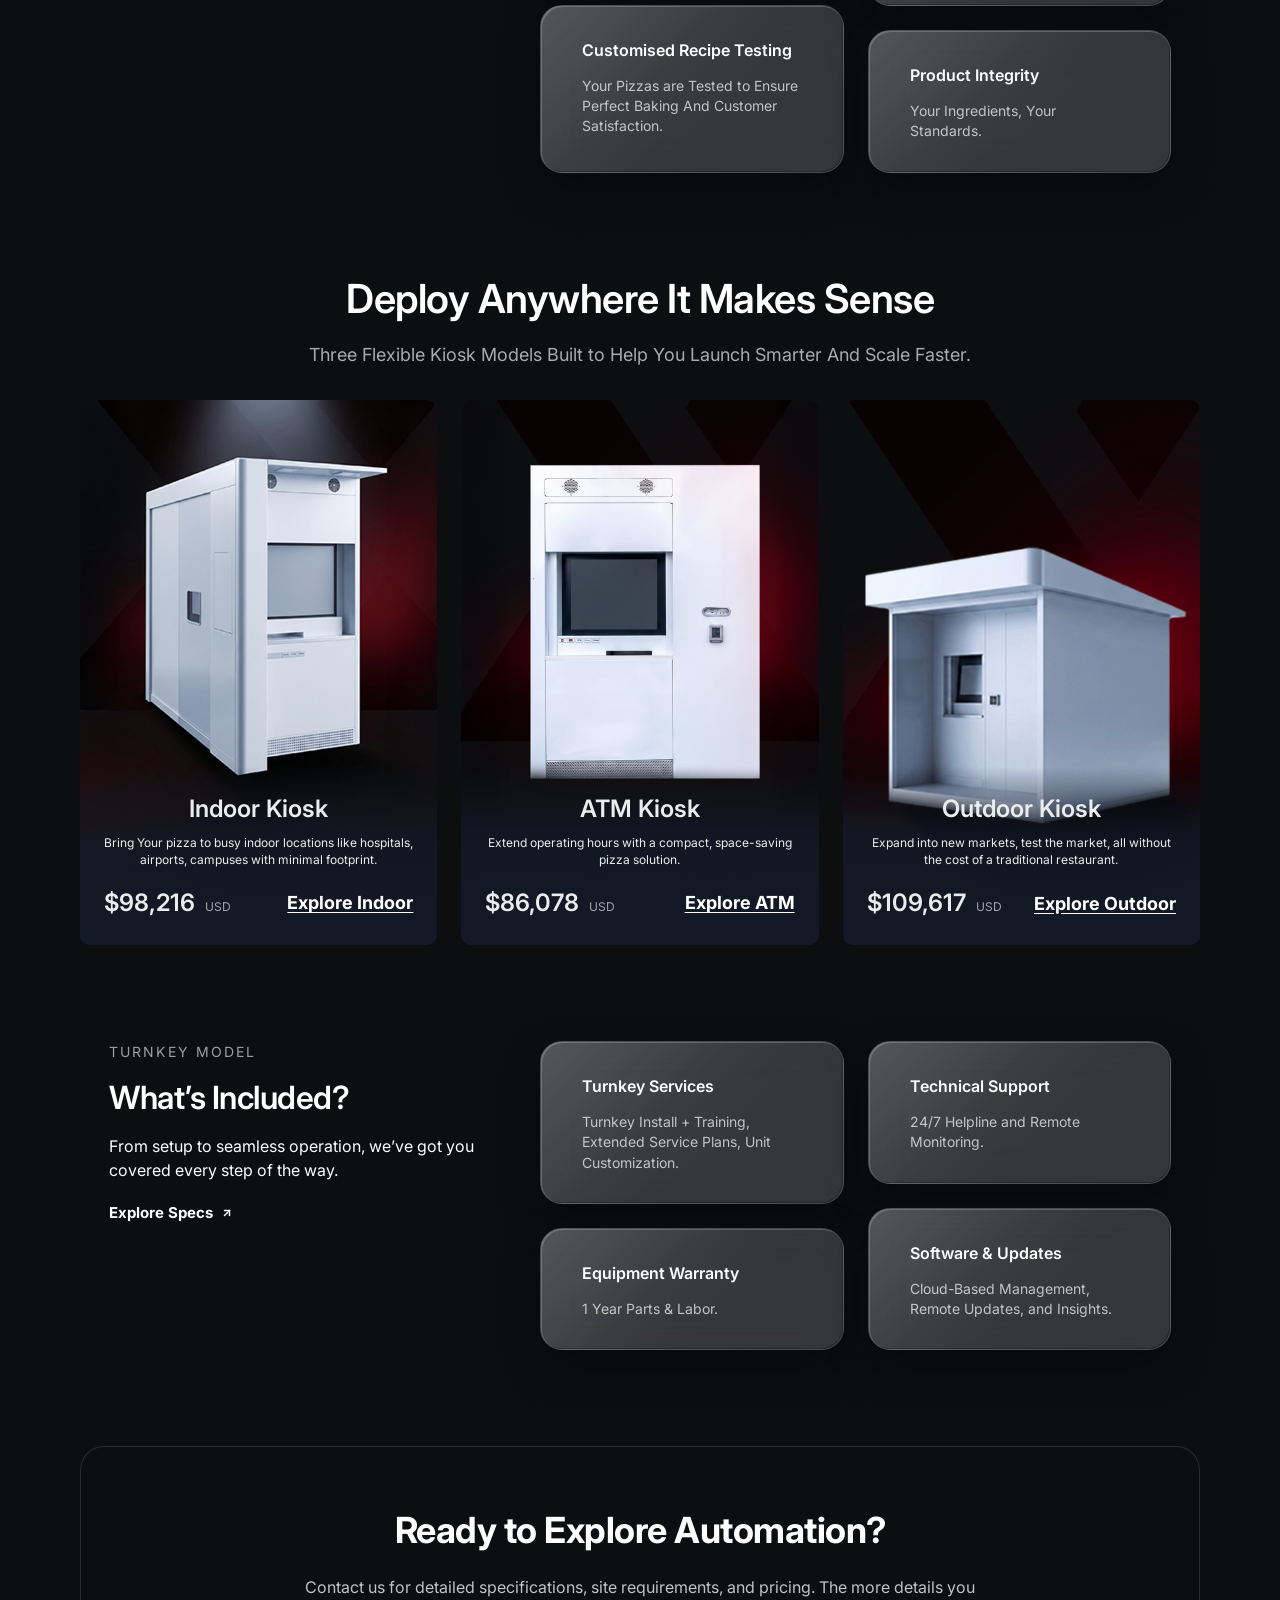
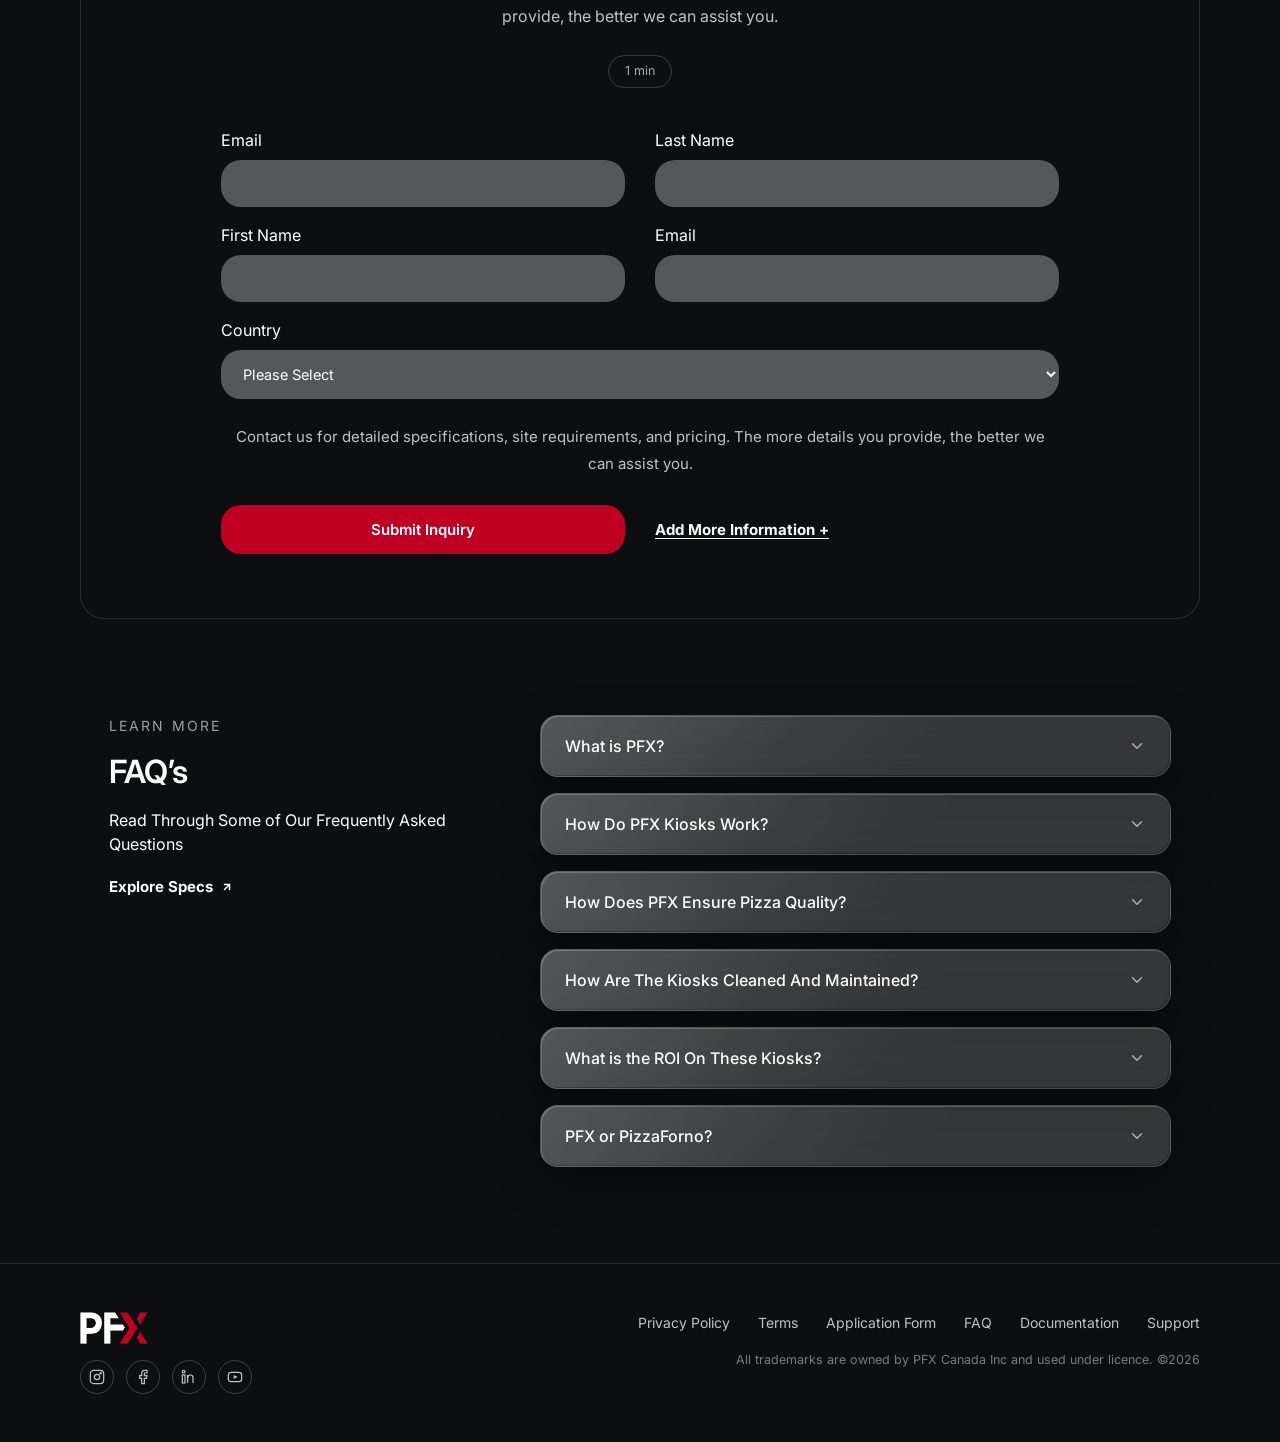
==== commit e61c1ec1: "kiosks" ====
--- a/index.html
+++ b/index.html
@@ -277,7 +277,7 @@
 <header class="nav">
   <a href="index.html" class="logo" aria-label="PFX home"><img src="Images/pfx-logo-white.png" alt="PFX"></a>
   <nav class="links">
-    <a href="kiosk-outdoor.html">Explore Kiosk</a>
+    <a href="kiosk-outdoor.html">Explore Kiosks</a>
     <a href="index.html#case-study">Case Study</a>
     <a href="roi_calculator.html">ROI Calculator</a>
     <a href="index.html#faq">FAQ</a>
@@ -305,7 +305,7 @@
       <p>PFX gives independent operators, regional chains, and franchisors a white-label pizza vending platform, your recipes, your brand, your pricing, 24/7.</p>
       <div class="hero-ctas">
         <a href="contact.html" class="btn-primary" data-talk-trigger>Let&rsquo;s Talk!</a>
-        <a href="kiosk-outdoor.html" class="hero-explore-link">Explore Kiosk
+        <a href="kiosk-outdoor.html" class="hero-explore-link">Explore Kiosks
           <svg width="14" height="14" viewBox="0 0 24 24" fill="none" stroke="currentColor" stroke-width="2.5" stroke-linecap="round" stroke-linejoin="round" aria-hidden="true"><path d="M7 17 17 7"></path><path d="M7 7h10v10"></path></svg>
         </a>
       </div>
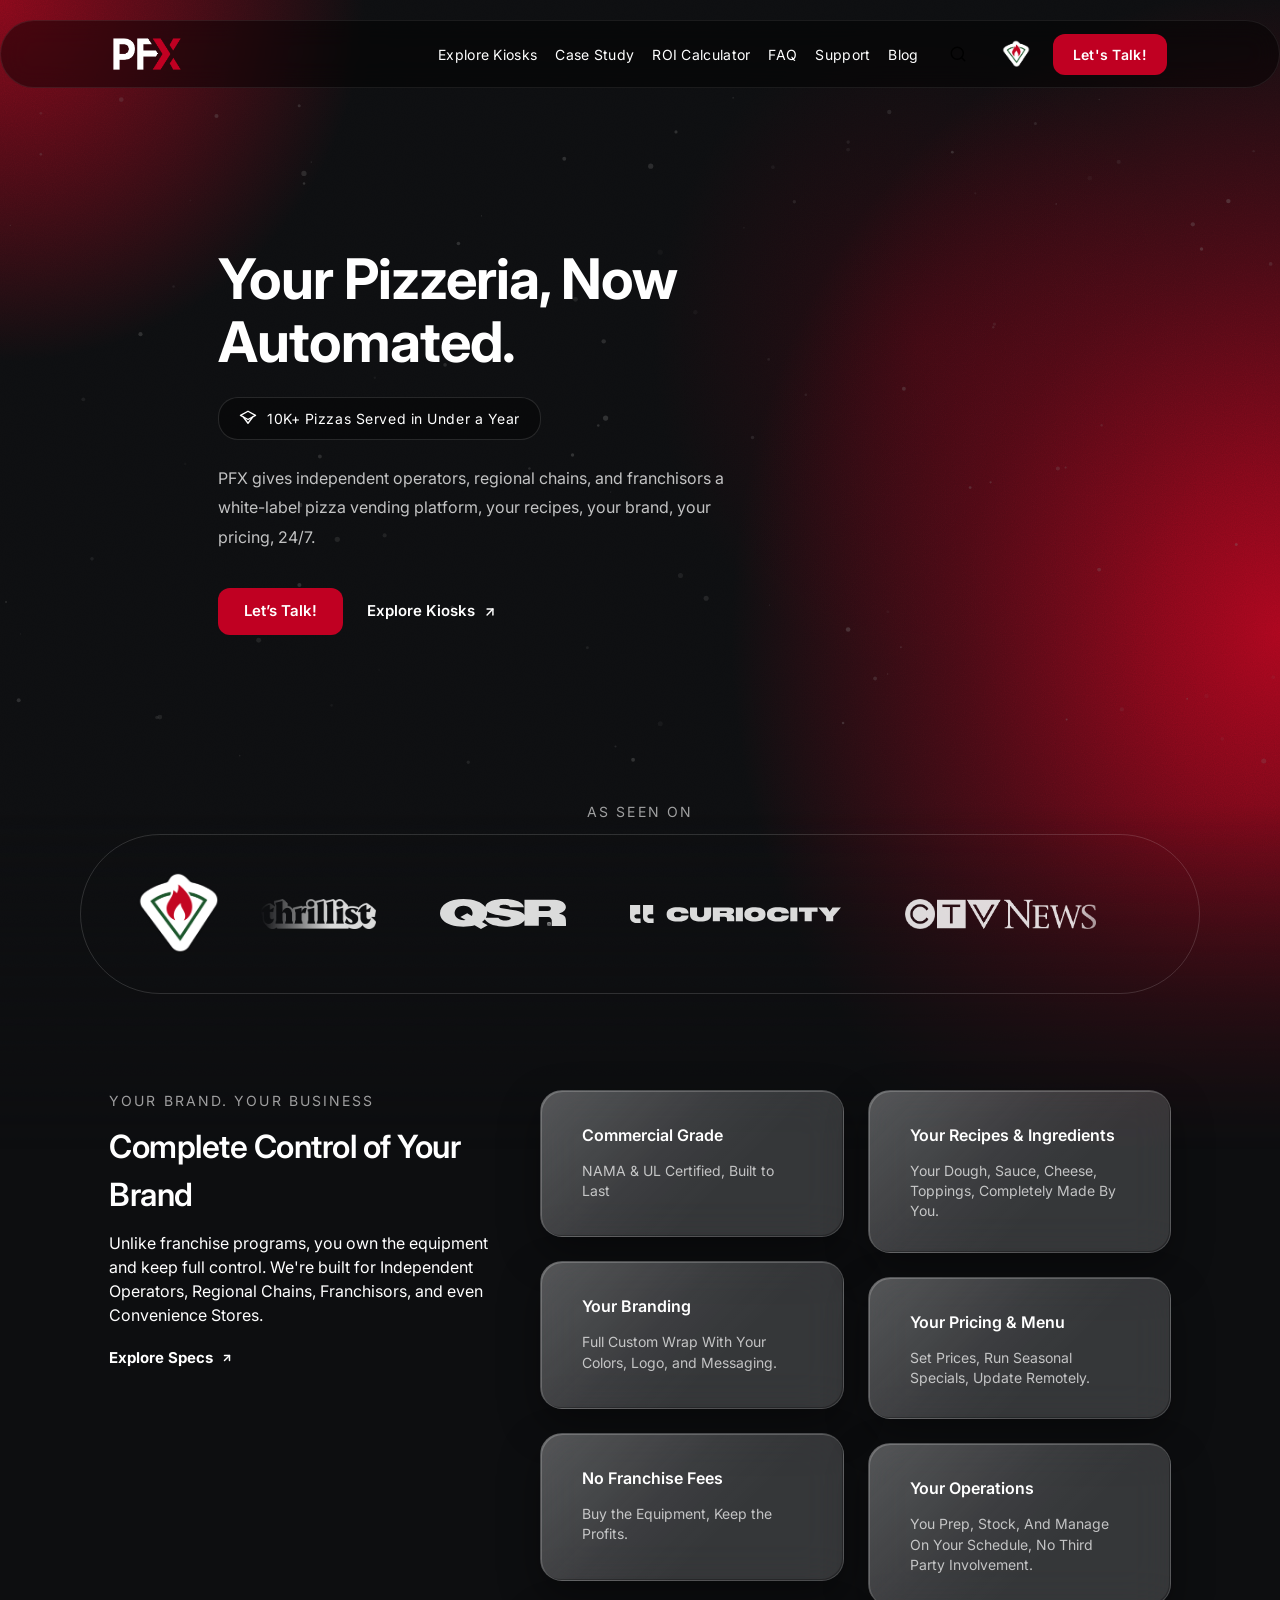
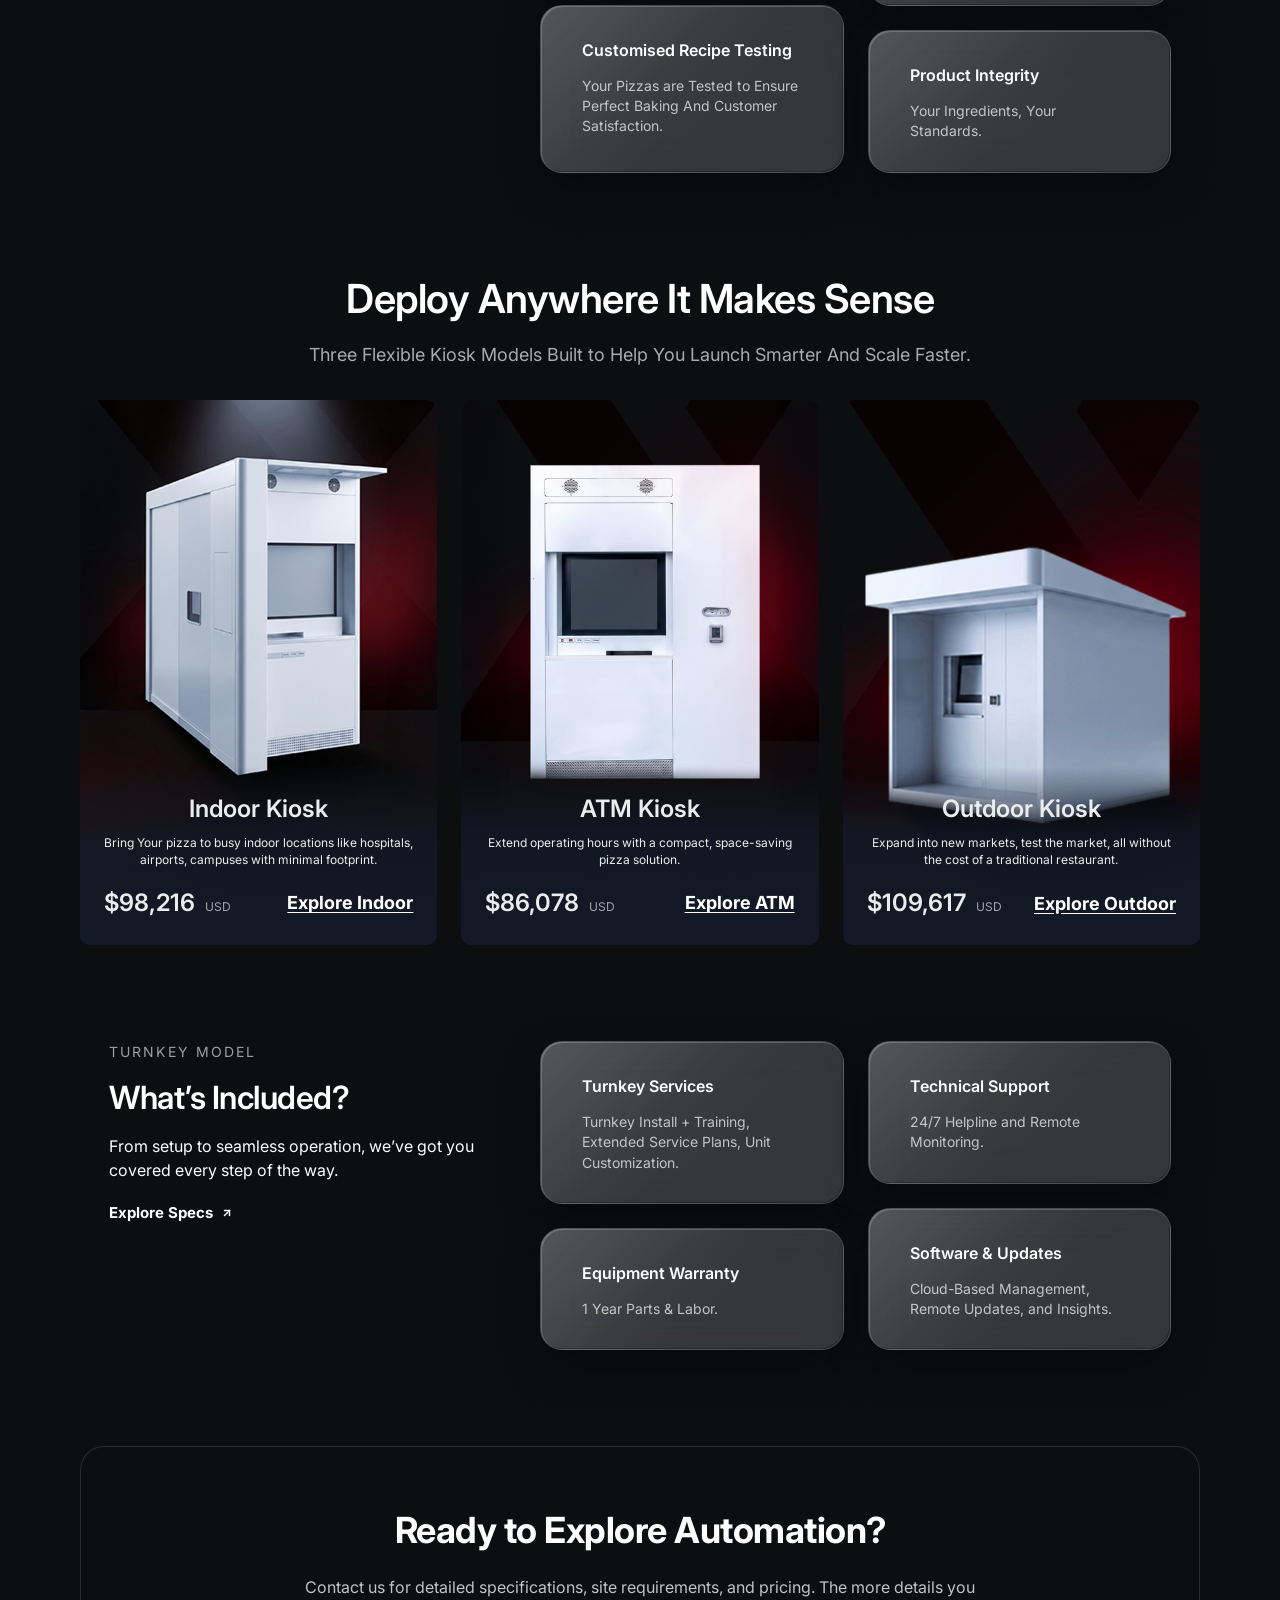
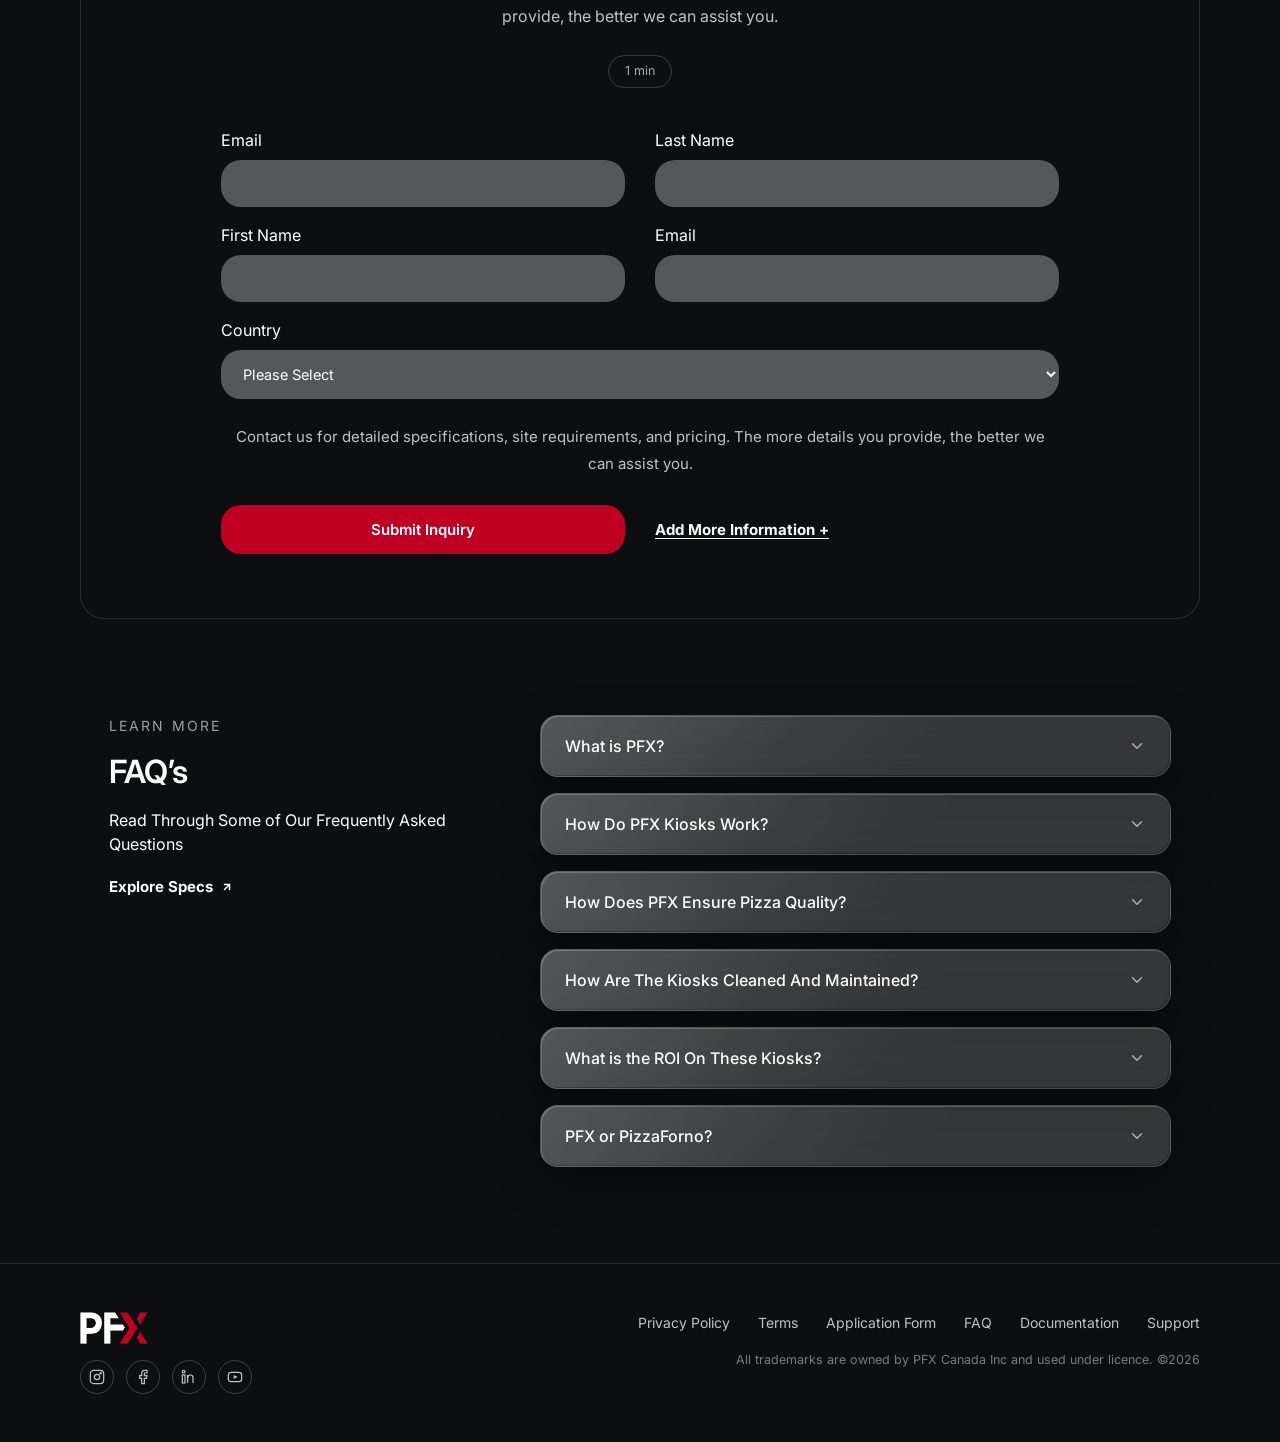
==== commit da2e0d3d: "bg" ====
--- a/index.html
+++ b/index.html
@@ -74,10 +74,28 @@
   .nav-logo-btn img{width:30px; height:30px; display:block; object-fit:contain;}
 
   /* HERO — text-only, left aligned inside the narrow 1062 zone (189px total inset) */
+  /* Red glow behind the top of the landing page (hero + "As Seen On").
+     Two soft red light sources, a fine film grain, and a fade into the
+     normal page background at the bottom. */
+  .page-glow{
+    position:absolute; top:0; left:0; right:0; height:1150px;
+    z-index:-1; pointer-events:none; overflow:hidden;
+    background:
+      radial-gradient(ellipse 38% 42% at 0% 0%, rgba(150,8,28,0.85) 0%, rgba(150,8,28,0.35) 45%, rgba(150,8,28,0) 75%),
+      radial-gradient(ellipse 55% 72% at 100% 55%, rgba(175,6,30,0.95) 0%, rgba(140,6,26,0.45) 45%, rgba(120,6,24,0) 78%),
+      radial-gradient(ellipse 30% 40% at 72% 30%, rgba(90,4,18,0.35) 0%, rgba(90,4,18,0) 70%),
+      var(--bg);
+    -webkit-mask-image:linear-gradient(to bottom, #000 70%, transparent 100%);
+            mask-image:linear-gradient(to bottom, #000 70%, transparent 100%);
+  }
+  .page-glow::after{
+    content:""; position:absolute; inset:0; opacity:0.18; mix-blend-mode:overlay;
+    background-image:url("data:image/svg+xml,%3Csvg xmlns='http://www.w3.org/2000/svg' width='200' height='200'%3E%3Cfilter id='n'%3E%3CfeTurbulence type='fractalNoise' baseFrequency='0.9' numOctaves='2' stitchTiles='stitch'/%3E%3CfeColorMatrix values='0 0 0 0 1 0 0 0 0 1 0 0 0 0 1 0 0 0 0.9 0'/%3E%3C/filter%3E%3Crect width='100%25' height='100%25' filter='url(%23n)'/%3E%3C/svg%3E");
+  }
   .hero{
     position:relative;
     width:100%; overflow:hidden;
-    background:var(--bg);
+    background:transparent;
     padding:160px 80px 130px;
   }
   .hero-particles{position:absolute; inset:0; z-index:0; pointer-events:none; display:block;}
@@ -273,6 +291,7 @@
 </style>
 </head>
 <body>
+<div class="page-glow" aria-hidden="true"></div>
 
 <header class="nav">
   <a href="index.html" class="logo" aria-label="PFX home"><img src="Images/pfx-logo-white.png" alt="PFX"></a>
